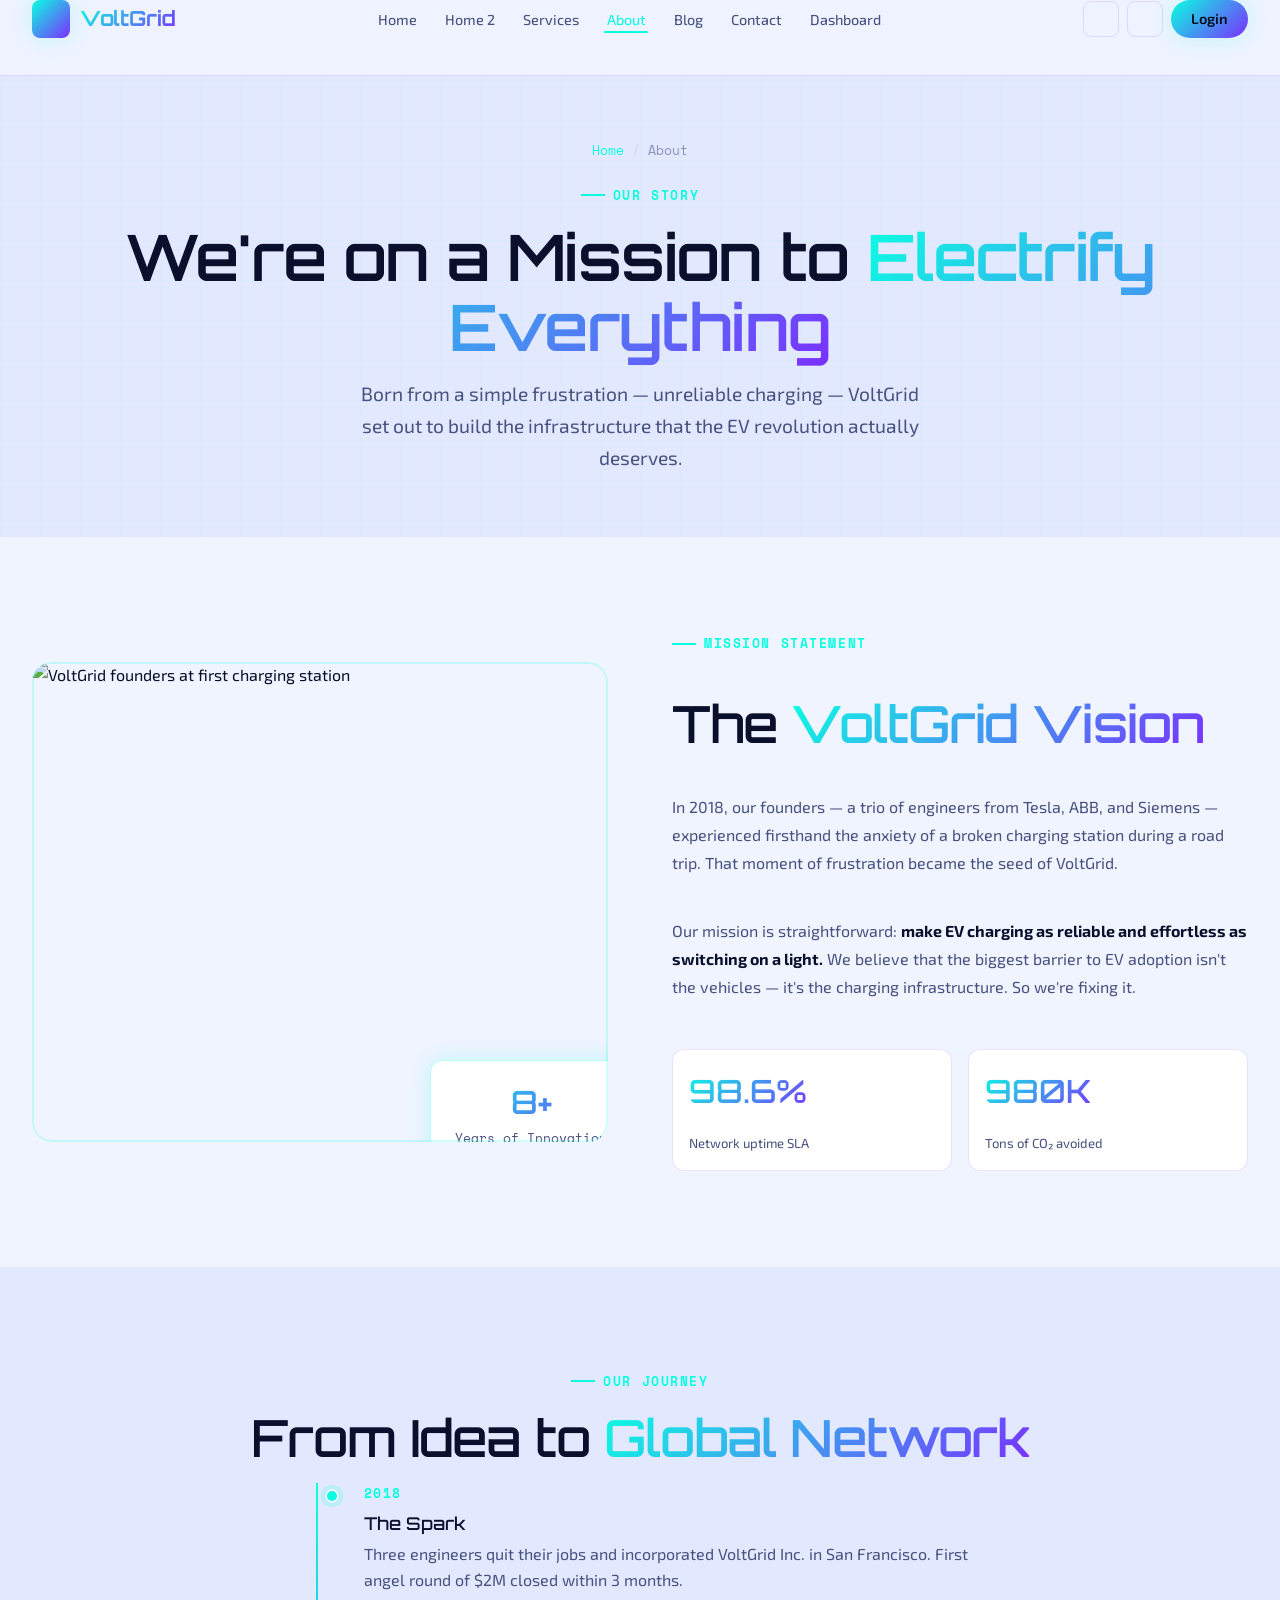
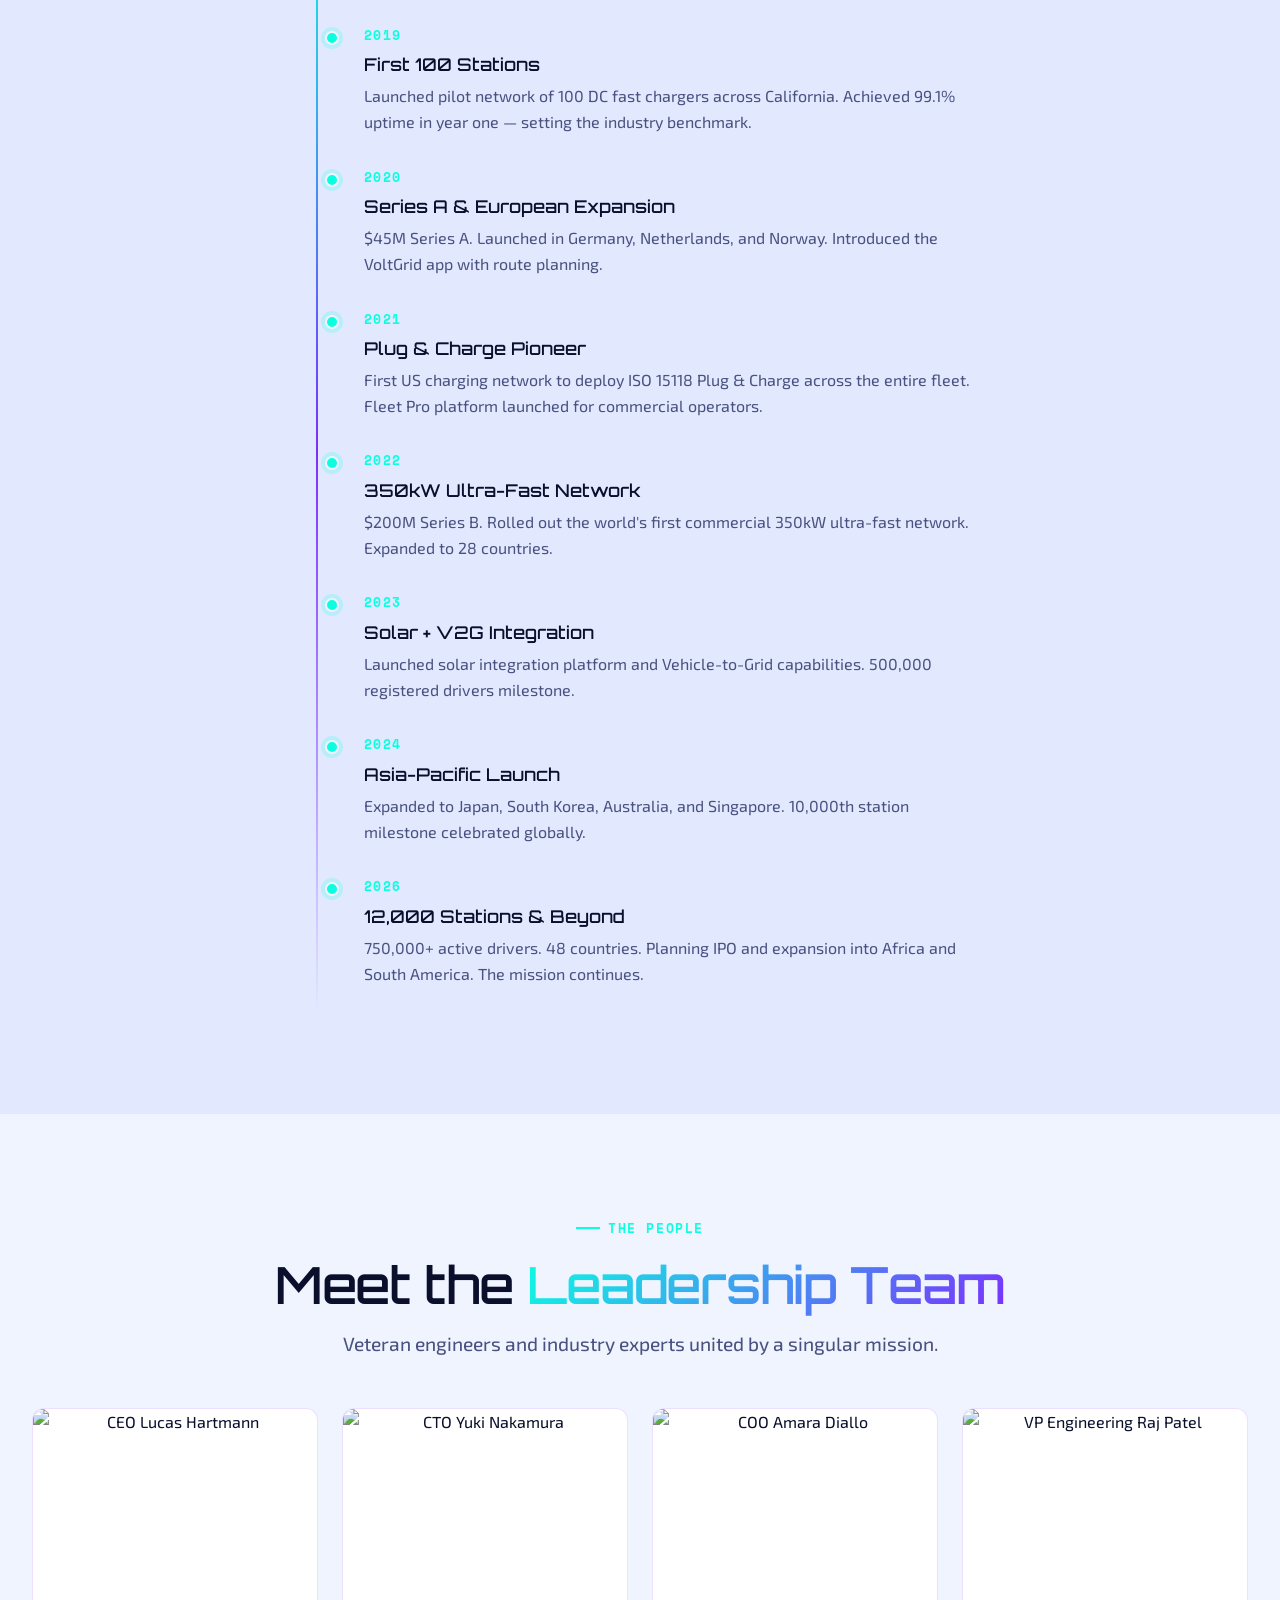
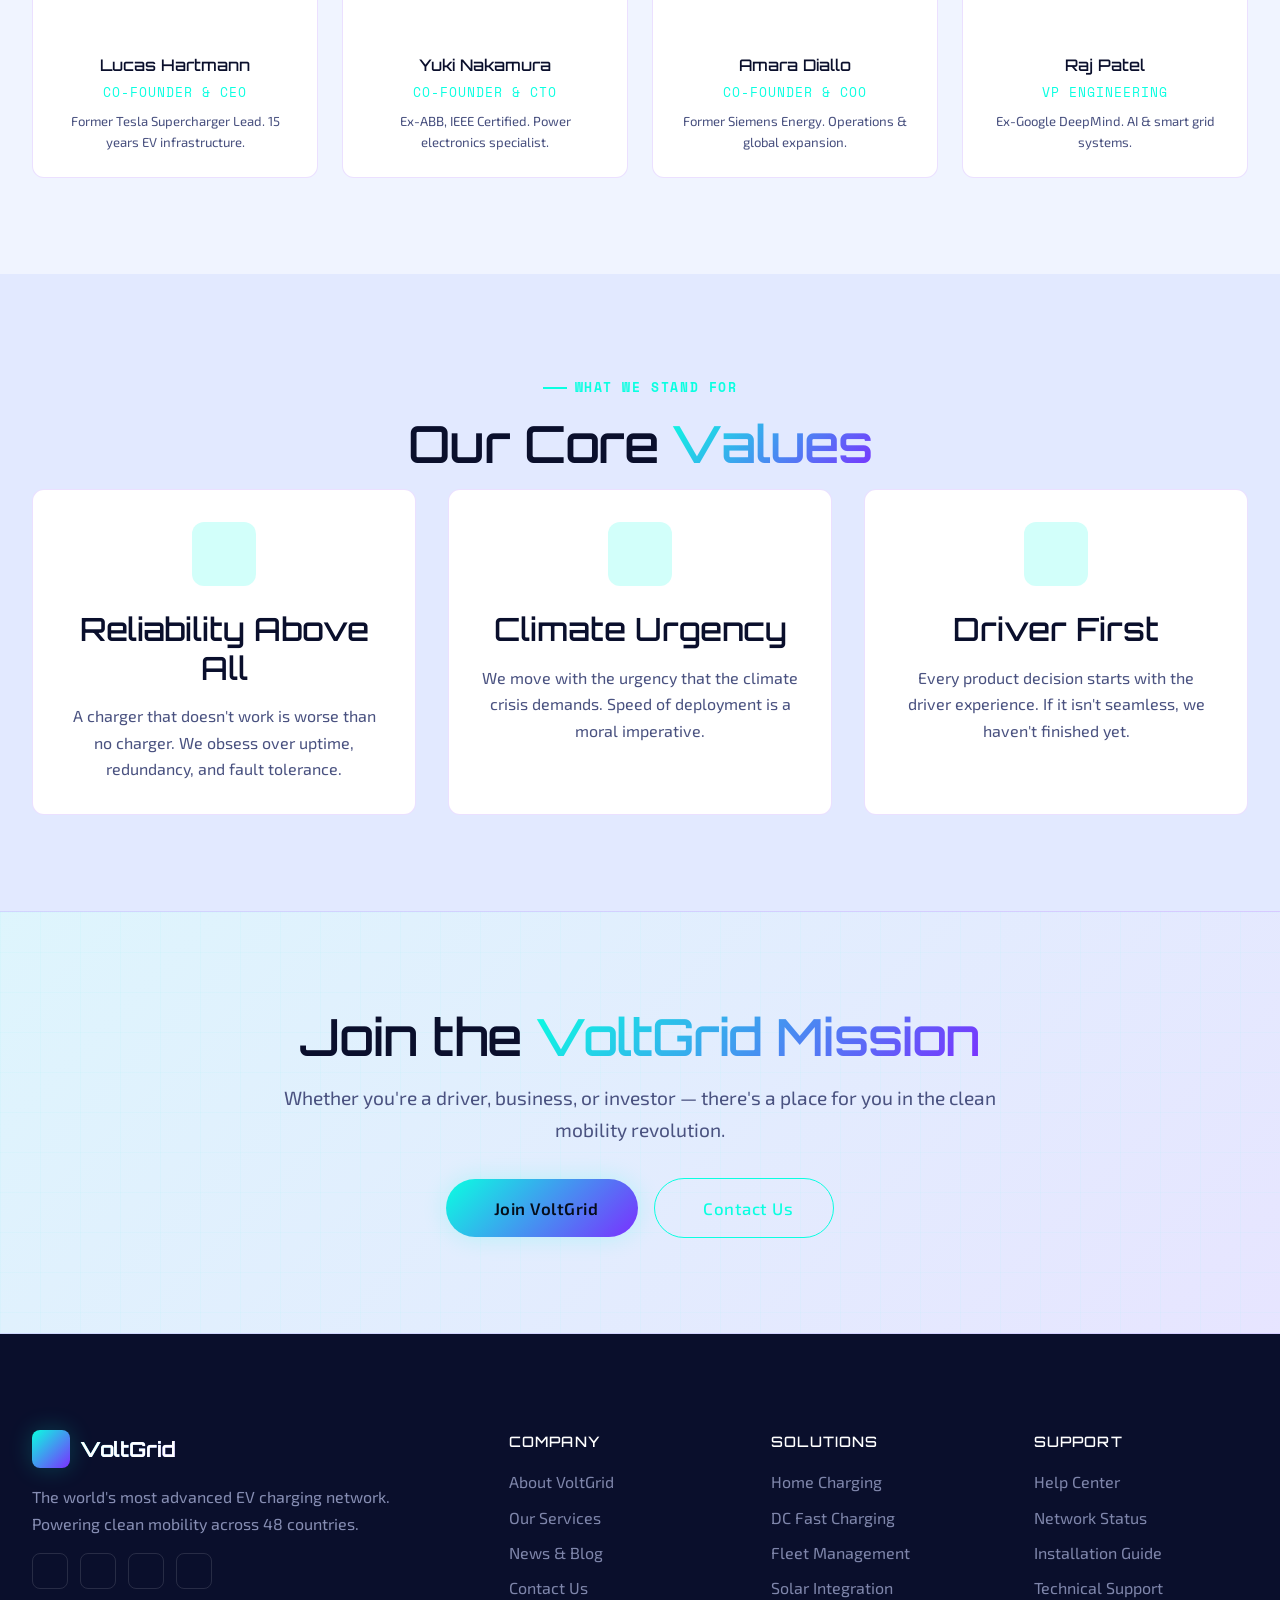
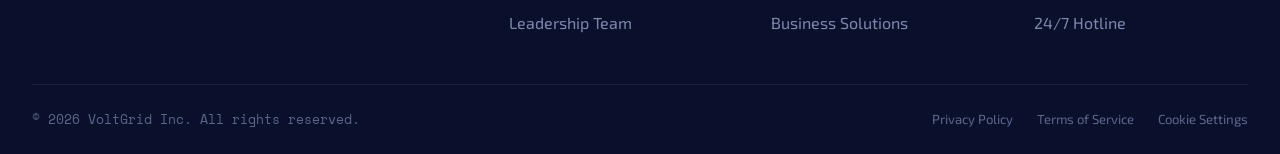
==== about.html @ 47f08f31 "first commit" ====
<!DOCTYPE html>
<html lang="en" data-theme="dark">
<head>
  <meta charset="UTF-8" />
  <meta name="viewport" content="width=device-width, initial-scale=1.0" />
  <title>About VoltGrid — Our Story, Mission & Team</title>
  <meta name="description" content="Learn about VoltGrid's journey from a 2018 startup to the world's most advanced EV charging network. Meet our team, explore our milestones, and discover our mission." />
  <link rel="icon" href="data:image/svg+xml,<svg xmlns='http://www.w3.org/2000/svg' viewBox='0 0 100 100'><text y='.9em' font-size='90'>⚡</text></svg>" />
  <link rel="stylesheet" href="assets/css/style.css" />
  <link rel="stylesheet" href="assets/css/rtl.css" />
  <script src="https://unpkg.com/@phosphor-icons/web@2.1.1/src/index.js" defer></script>
</head>
<body>
  <nav class="navbar" role="navigation" aria-label="Main navigation">
    <div class="container"><div class="nav-inner">
      <a href="index.html" class="nav-logo"><div class="nav-logo-icon"><i class="ph ph-lightning"></i></div><span class="nav-logo-text">VoltGrid</span></a>
      <ul class="nav-links">
        <li><a href="index.html" class="nav-link">Home</a></li><li><a href="home2.html" class="nav-link">Home 2</a></li><li><a href="services.html" class="nav-link">Services</a></li><li><a href="about.html" class="nav-link active">About</a></li><li><a href="blog.html" class="nav-link">Blog</a></li><li><a href="contact.html" class="nav-link">Contact</a></li><li><a href="dashboard.html" class="nav-link">Dashboard</a></li>
      </ul>
      <div class="nav-actions"><button class="btn-rtl" aria-label="Toggle RTL"><i class="ph ph-arrows-left-right"></i></button><button class="btn-theme" aria-label="Toggle theme"><i class="ph ph-moon"></i></button><a href="login.html" class="btn-login">Login</a><button class="btn-hamburger" aria-label="Open menu"><i class="ph ph-list"></i></button></div>
    </div></div>
  </nav>
  <div class="nav-overlay"></div>
  <div class="nav-drawer" id="nav-drawer" role="dialog" aria-modal="true" aria-label="Navigation menu">
    <div class="drawer-header"><a href="index.html" class="nav-logo"><div class="nav-logo-icon"><i class="ph ph-lightning"></i></div><span class="nav-logo-text">VoltGrid</span></a><button class="btn-drawer-close" aria-label="Close"><i class="ph ph-x"></i></button></div>
    <nav class="drawer-links"><a href="index.html" class="drawer-link"><i class="ph ph-house"></i> Home</a><a href="home2.html" class="drawer-link"><i class="ph ph-layout"></i> Home 2</a><a href="services.html" class="drawer-link"><i class="ph ph-briefcase"></i> Services</a><a href="about.html" class="drawer-link active"><i class="ph ph-info"></i> About</a><a href="blog.html" class="drawer-link"><i class="ph ph-newspaper"></i> Blog</a><a href="contact.html" class="drawer-link"><i class="ph ph-envelope"></i> Contact</a><a href="dashboard.html" class="drawer-link"><i class="ph ph-squares-four"></i> Dashboard</a></nav>
    <div class="drawer-footer"><span class="drawer-label">Preferences</span><div class="drawer-actions"><button class="btn-theme"><i class="ph ph-moon"></i></button><button class="btn-rtl"><i class="ph ph-arrows-left-right"></i></button><a href="login.html" class="btn btn-primary btn-sm" style="margin-inline-start:auto">Login</a></div></div>
  </div>

  <main id="main-content">

    <!-- Page Hero -->
    <section class="page-hero" aria-labelledby="about-page-heading">
      <div class="page-hero-content container">
        <nav class="breadcrumb" aria-label="Breadcrumb"><a href="index.html">Home</a><span class="breadcrumb-sep">/</span><span>About</span></nav>
        <span class="section-label" style="justify-content:center">Our Story</span>
        <h1 id="about-page-heading">
          We're on a Mission to <span class="text-gradient">Electrify Everything</span>
        </h1>
        <p>Born from a simple frustration — unreliable charging — VoltGrid set out to build the infrastructure that the EV revolution actually deserves.</p>
      </div>
    </section>

    <!-- Mission & Vision -->
    <section class="section" aria-labelledby="mission-heading">
      <div class="container">
        <div class="about-grid">
          <div class="about-image-wrap reveal">
            <img src="https://images.unsplash.com/photo-1558618047-3c8c76ca7d13?w=800&q=80" alt="VoltGrid founders at first charging station" loading="lazy" />
            <div class="about-badge-float"><div class="num">8+</div><div class="lbl">Years of Innovation</div></div>
          </div>
          <div class="about-content reveal reveal-delay-2">
            <span class="section-label">Mission Statement</span>
            <h2 class="section-heading" id="mission-heading" style="text-align:start">The <span class="text-gradient">VoltGrid Vision</span></h2>
            <p style="color:var(--color-text-muted);line-height:1.75;margin-block-end:var(--space-2)">
              In 2018, our founders — a trio of engineers from Tesla, ABB, and Siemens — experienced firsthand the anxiety of a broken charging station during a road trip. That moment of frustration became the seed of VoltGrid.
            </p>
            <p style="color:var(--color-text-muted);line-height:1.75;margin-block-end:var(--space-3)">
              Our mission is straightforward: <strong style="color:var(--color-text)">make EV charging as reliable and effortless as switching on a light.</strong> We believe that the biggest barrier to EV adoption isn't the vehicles — it's the charging infrastructure. So we're fixing it.
            </p>
            <div class="grid-2" style="gap:var(--space-2)">
              <div class="card" style="align-items:flex-start;padding:var(--space-2)">
                <div style="font-family:var(--font-heading);font-size:2rem;font-weight:540;background:linear-gradient(135deg,var(--color-primary),var(--color-secondary));-webkit-background-clip:text;-webkit-text-fill-color:transparent;background-clip:text;">98.6%</div>
                <div style="font-size:var(--size-caption);color:var(--color-text-muted)">Network uptime SLA</div>
              </div>
              <div class="card" style="align-items:flex-start;padding:var(--space-2)">
                <div style="font-family:var(--font-heading);font-size:2rem;font-weight:540;background:linear-gradient(135deg,var(--color-primary),var(--color-secondary));-webkit-background-clip:text;-webkit-text-fill-color:transparent;background-clip:text;">980K</div>
                <div style="font-size:var(--size-caption);color:var(--color-text-muted)">Tons of CO₂ avoided</div>
              </div>
            </div>
          </div>
        </div>
      </div>
    </section>

    <!-- Timeline -->
    <section class="section features-bg" aria-labelledby="timeline-heading">
      <div class="container">
        <div class="text-center">
          <span class="section-label">Our Journey</span>
          <h2 class="section-heading" id="timeline-heading">From Idea to <span class="text-gradient">Global Network</span></h2>
        </div>
        <div style="max-width:680px;margin-inline:auto;">
          <div class="timeline reveal">
            <div class="timeline-item">
              <div class="timeline-year">2018</div>
              <div class="timeline-title">The Spark</div>
              <p class="timeline-text">Three engineers quit their jobs and incorporated VoltGrid Inc. in San Francisco. First angel round of $2M closed within 3 months.</p>
            </div>
            <div class="timeline-item">
              <div class="timeline-year">2019</div>
              <div class="timeline-title">First 100 Stations</div>
              <p class="timeline-text">Launched pilot network of 100 DC fast chargers across California. Achieved 99.1% uptime in year one — setting the industry benchmark.</p>
            </div>
            <div class="timeline-item">
              <div class="timeline-year">2020</div>
              <div class="timeline-title">Series A & European Expansion</div>
              <p class="timeline-text">$45M Series A. Launched in Germany, Netherlands, and Norway. Introduced the VoltGrid app with route planning.</p>
            </div>
            <div class="timeline-item">
              <div class="timeline-year">2021</div>
              <div class="timeline-title">Plug & Charge Pioneer</div>
              <p class="timeline-text">First US charging network to deploy ISO 15118 Plug & Charge across the entire fleet. Fleet Pro platform launched for commercial operators.</p>
            </div>
            <div class="timeline-item">
              <div class="timeline-year">2022</div>
              <div class="timeline-title">350kW Ultra-Fast Network</div>
              <p class="timeline-text">$200M Series B. Rolled out the world's first commercial 350kW ultra-fast network. Expanded to 28 countries.</p>
            </div>
            <div class="timeline-item">
              <div class="timeline-year">2023</div>
              <div class="timeline-title">Solar + V2G Integration</div>
              <p class="timeline-text">Launched solar integration platform and Vehicle-to-Grid capabilities. 500,000 registered drivers milestone.</p>
            </div>
            <div class="timeline-item">
              <div class="timeline-year">2024</div>
              <div class="timeline-title">Asia-Pacific Launch</div>
              <p class="timeline-text">Expanded to Japan, South Korea, Australia, and Singapore. 10,000th station milestone celebrated globally.</p>
            </div>
            <div class="timeline-item">
              <div class="timeline-year">2026</div>
              <div class="timeline-title">12,000 Stations & Beyond</div>
              <p class="timeline-text">750,000+ active drivers. 48 countries. Planning IPO and expansion into Africa and South America. The mission continues.</p>
            </div>
          </div>
        </div>
      </div>
    </section>

    <!-- Team -->
    <section class="section" aria-labelledby="team-heading">
      <div class="container">
        <div class="text-center">
          <span class="section-label">The People</span>
          <h2 class="section-heading" id="team-heading">Meet the <span class="text-gradient">Leadership Team</span></h2>
          <p class="section-subtext">Veteran engineers and industry experts united by a singular mission.</p>
        </div>
        <div class="team-grid">
          <div class="team-card reveal">
            <img src="https://images.unsplash.com/photo-1519085360753-af0119f7cbe7?w=400&q=80" alt="CEO Lucas Hartmann" class="team-img" loading="lazy" />
            <div class="team-info">
              <div class="team-name">Lucas Hartmann</div>
              <div class="team-role">Co-Founder & CEO</div>
              <p style="font-size:var(--size-caption);color:var(--color-text-muted);margin-block-start:0.5rem;">Former Tesla Supercharger Lead. 15 years EV infrastructure.</p>
            </div>
          </div>
          <div class="team-card reveal reveal-delay-1">
            <img src="https://images.unsplash.com/photo-1573496359142-b8d87734a5a2?w=400&q=80" alt="CTO Yuki Nakamura" class="team-img" loading="lazy" />
            <div class="team-info">
              <div class="team-name">Yuki Nakamura</div>
              <div class="team-role">Co-Founder & CTO</div>
              <p style="font-size:var(--size-caption);color:var(--color-text-muted);margin-block-start:0.5rem;">Ex-ABB, IEEE Certified. Power electronics specialist.</p>
            </div>
          </div>
          <div class="team-card reveal reveal-delay-2">
            <img src="https://images.unsplash.com/photo-1580489944761-15a19d654956?w=400&q=80" alt="COO Amara Diallo" class="team-img" loading="lazy" />
            <div class="team-info">
              <div class="team-name">Amara Diallo</div>
              <div class="team-role">Co-Founder & COO</div>
              <p style="font-size:var(--size-caption);color:var(--color-text-muted);margin-block-start:0.5rem;">Former Siemens Energy. Operations & global expansion.</p>
            </div>
          </div>
          <div class="team-card reveal reveal-delay-3">
            <img src="https://images.unsplash.com/photo-1507003211169-0a1dd7228f2d?w=400&q=80" alt="VP Engineering Raj Patel" class="team-img" loading="lazy" />
            <div class="team-info">
              <div class="team-name">Raj Patel</div>
              <div class="team-role">VP Engineering</div>
              <p style="font-size:var(--size-caption);color:var(--color-text-muted);margin-block-start:0.5rem;">Ex-Google DeepMind. AI & smart grid systems.</p>
            </div>
          </div>
        </div>
      </div>
    </section>

    <!-- Values -->
    <section class="section features-bg" aria-labelledby="values-heading">
      <div class="container">
        <div class="text-center">
          <span class="section-label">What We Stand For</span>
          <h2 class="section-heading" id="values-heading">Our Core <span class="text-gradient">Values</span></h2>
        </div>
        <div class="grid-3">
          <div class="card reveal">
            <div class="card-icon"><i class="ph ph-shield-check"></i></div>
            <h3 class="card-title">Reliability Above All</h3>
            <p class="card-text">A charger that doesn't work is worse than no charger. We obsess over uptime, redundancy, and fault tolerance.</p>
          </div>
          <div class="card reveal reveal-delay-1">
            <div class="card-icon"><i class="ph ph-leaf"></i></div>
            <h3 class="card-title">Climate Urgency</h3>
            <p class="card-text">We move with the urgency that the climate crisis demands. Speed of deployment is a moral imperative.</p>
          </div>
          <div class="card reveal reveal-delay-2">
            <div class="card-icon"><i class="ph ph-users"></i></div>
            <h3 class="card-title">Driver First</h3>
            <p class="card-text">Every product decision starts with the driver experience. If it isn't seamless, we haven't finished yet.</p>
          </div>
        </div>
      </div>
    </section>

    <!-- CTA -->
    <section class="cta-section" aria-labelledby="about-cta-heading">
      <div class="cta-bg" aria-hidden="true"></div>
      <div class="container">
        <div class="cta-content reveal">
          <h2 class="cta-h2" id="about-cta-heading">Join the <span class="text-gradient">VoltGrid Mission</span></h2>
          <p class="cta-text">Whether you're a driver, business, or investor — there's a place for you in the clean mobility revolution.</p>
          <div class="cta-actions">
            <a href="register.html" class="btn btn-primary btn-lg"><i class="ph ph-user-plus"></i> Join VoltGrid</a>
            <a href="contact.html" class="btn btn-secondary btn-lg"><i class="ph ph-envelope"></i> Contact Us</a>
          </div>
        </div>
      </div>
    </section>

  </main>

  <!-- ── FOOTER ── -->
  <footer class="footer" role="contentinfo">
    <div class="container">
      <div class="footer-grid">
        <div class="footer-brand">
          <a href="index.html" class="nav-logo" aria-label="VoltGrid Home">
            <div class="nav-logo-icon"><i class="ph ph-lightning"></i></div>
            <span class="nav-logo-text">VoltGrid</span>
          </a>
          <p class="footer-desc">The world's most advanced EV charging network. Powering clean mobility across 48 countries.</p>
          <div class="footer-socials">
            <a href="#" class="footer-social-link" aria-label="Twitter"><i class="ph ph-twitter-logo"></i></a>
            <a href="#" class="footer-social-link" aria-label="LinkedIn"><i class="ph ph-linkedin-logo"></i></a>
            <a href="#" class="footer-social-link" aria-label="Instagram"><i class="ph ph-instagram-logo"></i></a>
            <a href="#" class="footer-social-link" aria-label="YouTube"><i class="ph ph-youtube-logo"></i></a>
          </div>
        </div>
        <div>
          <h3 class="footer-col-title">Company</h3>
          <ul class="footer-links">
            <li><a href="about.html" class="footer-link">About VoltGrid</a></li>
            <li><a href="services.html" class="footer-link">Our Services</a></li>
            <li><a href="blog.html" class="footer-link">News & Blog</a></li>
            <li><a href="contact.html" class="footer-link">Contact Us</a></li>
            <li><a href="about.html#team" class="footer-link">Leadership Team</a></li>
          </ul>
        </div>
        <div>
          <h3 class="footer-col-title">Solutions</h3>
          <ul class="footer-links">
            <li><a href="services.html#service-home" class="footer-link">Home Charging</a></li>
            <li><a href="services.html#service-dc-fast" class="footer-link">DC Fast Charging</a></li>
            <li><a href="services.html#service-fleet" class="footer-link">Fleet Management</a></li>
            <li><a href="services.html#service-solar" class="footer-link">Solar Integration</a></li>
            <li><a href="services.html#service-business" class="footer-link">Business Solutions</a></li>
          </ul>
        </div>
        <div>
          <h3 class="footer-col-title">Support</h3>
          <ul class="footer-links">
            <li><a href="contact.html" class="footer-link">Help Center</a></li>
            <li><a href="home2.html#map-section" class="footer-link">Network Status</a></li>
            <li><a href="contact.html#faq-heading" class="footer-link">Installation Guide</a></li>
            <li><a href="contact.html" class="footer-link">Technical Support</a></li>
            <li><a href="contact.html" class="footer-link">24/7 Hotline</a></li>
          </ul>
        </div>
      </div>
      <div class="footer-bottom">
        <p class="footer-copy">© 2026 VoltGrid Inc. All rights reserved.</p>
        <div class="footer-bottom-links">
          <a href="#" class="footer-bottom-link">Privacy Policy</a>
          <a href="#" class="footer-bottom-link">Terms of Service</a>
          <a href="#" class="footer-bottom-link">Cookie Settings</a>
        </div>
      </div>
    </div>
  </footer>
  <script src="assets/js/main.js"></script>
</body>
</html>
---- assets/css/style.css ----
/* ============================================================
   VoltGrid EV Charging — Master Stylesheet
   Aesthetic: Retro-Futuristic
   Fonts: Orbitron (headings) + Exo 2 (body) + Space Mono (labels)
   ============================================================ */

@import url('https://fonts.googleapis.com/css2?family=Orbitron:wght@400;500;600;700;800;900&family=Exo+2:ital,wght@0,100..900;1,100..900&family=Space+Mono:ital,wght@0,400;0,700;1,400&display=swap');

/* ============================================================
   1. CSS DESIGN TOKENS (Root Variables)
   ============================================================ */
:root {
  /* Colors — Light Mode */
  --color-primary: #0AFFE1;
  --color-primary-dark: #00C9B1;
  --color-primary-glow: rgba(10, 255, 225, 0.18);
  --color-secondary: #7B2FFF;
  --color-secondary-glow: rgba(123, 47, 255, 0.18);
  --color-accent: #FF6B1A;
  --color-accent-glow: rgba(255, 107, 26, 0.18);

  --color-bg: #F0F4FF;
  --color-bg-alt: #E2E9FF;
  --color-surface: #FFFFFF;
  --color-surface-2: #F7F9FF;
  --color-border: rgba(123, 47, 255, 0.15);
  --color-border-glow: rgba(10, 255, 225, 0.3);

  --color-text: #0A0F2C;
  --color-text-muted: #4A5280;
  --color-text-subtle: #8B92B8;

  --color-nav-bg: rgba(240, 244, 255, 0.9);
  --color-nav-scrolled: rgba(240, 244, 255, 0.97);
  --color-drawer-bg: #FFFFFF;
  --color-footer-bg: #0A0F2C;
  --color-footer-text: #B0B8E0;

  /* Typography */
  --font-heading: 'Orbitron', sans-serif;
  --font-body: 'Exo 2', sans-serif;
  --font-mono: 'Space Mono', monospace;

  /* Font Weights */
  --weight-h1: 580;
  --weight-h2: 540;
  --weight-h3: 520;
  --weight-h4: 500;
  --weight-body: 420;
  --weight-lead: 460;
  --weight-btn: 510;
  --weight-label: 470;
  --weight-caption: 400;

  /* Font Sizes */
  --size-h1: clamp(2.8rem, 6vw, 5rem);
  --size-h2: clamp(2rem, 4vw, 3.5rem);
  --size-h3: clamp(1.4rem, 2.5vw, 2.25rem);
  --size-h4: 1.5rem;
  --size-body: 1rem;
  --size-lead: 1.2rem;
  --size-btn: 0.95rem;
  --size-label: 0.9rem;
  --size-caption: 0.82rem;

  /* Spacing (8px base) */
  --space-1: 0.5rem;   /* 8px */
  --space-2: 1rem;     /* 16px */
  --space-3: 1.5rem;   /* 24px */
  --space-4: 2rem;     /* 32px */
  --space-5: 3rem;     /* 48px */
  --space-6: 4rem;     /* 64px */
  --space-7: 6rem;     /* 96px */
  --space-8: 8rem;     /* 128px */

  /* Border Radius */
  --radius: 12px;
  --radius-sm: 8px;
  --radius-lg: 20px;
  --radius-pill: 100px;
  --radius-circle: 50%;

  /* Shadows */
  --shadow: 0 4px 24px rgba(10, 20, 80, 0.08);
  --shadow-glow: 0 0 24px rgba(10, 255, 225, 0.2);
  --shadow-glow-purple: 0 0 24px rgba(123, 47, 255, 0.2);
  --shadow-glow-accent: 0 0 24px rgba(255, 107, 26, 0.2);
  --shadow-card: 0 8px 32px rgba(10, 20, 80, 0.1);

  /* Transitions */
  --transition: 0.3s ease;
  --transition-slow: 0.6s ease;

  /* Navbar */
  --nav-height: 76px;

  /* Z-index */
  --z-nav: 1000;
  --z-drawer: 1100;
  --z-overlay: 1050;
  --z-modal: 1200;
}

/* ── Dark Mode ── */
[data-theme="dark"] {
  --color-bg: #050D1A;
  --color-bg-alt: #0A1628;
  --color-surface: #0D1E35;
  --color-surface-2: #112240;
  --color-border: rgba(10, 255, 225, 0.12);
  --color-border-glow: rgba(10, 255, 225, 0.35);

  --color-text: #E8F0FF;
  --color-text-muted: #8FA3CC;
  --color-text-subtle: #546080;

  --color-nav-bg: rgba(5, 13, 26, 0.85);
  --color-nav-scrolled: rgba(5, 13, 26, 0.97);
  --color-drawer-bg: #0D1E35;

  --shadow: 0 4px 24px rgba(0, 0, 0, 0.4);
  --shadow-card: 0 8px 32px rgba(0, 0, 0, 0.4);
}

/* ============================================================
   2. RESET & BASE
   ============================================================ */
*, *::before, *::after {
  box-sizing: border-box;
  margin: 0;
  padding: 0;
}

html {
  scroll-behavior: smooth;
  -webkit-text-size-adjust: 100%;
}

body {
  font-family: var(--font-body);
  font-weight: var(--weight-body);
  font-size: var(--size-body);
  color: var(--color-text);
  background-color: var(--color-bg);
  line-height: 1.6;
  transition: background-color var(--transition), color var(--transition);
  overflow-x: hidden;
}

img {
  max-width: 100%;
  height: auto;
  display: block;
}

a {
  color: inherit;
  text-decoration: none;
}

ul, ol {
  list-style: none;
}

button {
  cursor: pointer;
  border: none;
  background: none;
  font-family: inherit;
}

input, textarea, select {
  font-family: inherit;
}

/* ============================================================
   3. UTILITY CLASSES
   ============================================================ */
.container {
  width: 100%;
  max-width: 1280px;
  margin-inline: auto;
  padding-inline: var(--space-4);
}

.section {
  padding-block: var(--space-7);
}

.section-sm {
  padding-block: var(--space-5);
}

.text-center { text-align: center; }
.text-gradient {
  background: linear-gradient(135deg, var(--color-primary), var(--color-secondary));
  -webkit-background-clip: text;
  -webkit-text-fill-color: transparent;
  background-clip: text;
}
.text-gradient-accent {
  background: linear-gradient(135deg, var(--color-accent), #FF3D6B);
  -webkit-background-clip: text;
  -webkit-text-fill-color: transparent;
  background-clip: text;
}

.sr-only {
  position: absolute;
  width: 1px;
  height: 1px;
  padding: 0;
  margin: -1px;
  overflow: hidden;
  clip: rect(0, 0, 0, 0);
  white-space: nowrap;
  border-width: 0;
}

/* ── Section Label ── */
.section-label {
  display: inline-flex;
  align-items: center;
  gap: 0.5rem;
  font-family: var(--font-mono);
  font-size: var(--size-caption);
  font-weight: 700;
  color: var(--color-primary);
  text-transform: uppercase;
  letter-spacing: 0.12em;
  margin-block-end: var(--space-2);
}
.section-label::before {
  content: '';
  display: block;
  width: 24px;
  height: 2px;
  background: var(--color-primary);
}

/* ── Section Heading ── */
.section-heading {
  font-family: var(--font-heading);
  font-size: var(--size-h2);
  font-weight: var(--weight-h2);
  color: var(--color-text);
  line-height: 1.15;
  letter-spacing: -0.02em;
  margin-block-end: var(--space-2);
}

.section-subtext {
  font-size: var(--size-lead);
  font-weight: var(--weight-lead);
  color: var(--color-text-muted);
  max-width: 640px;
  margin-inline: auto;
  margin-block-end: var(--space-5);
  line-height: 1.6;
}

/* ── Grid Layouts ── */
.grid-2 { display: grid; grid-template-columns: repeat(2, 1fr); gap: var(--space-4); }
.grid-3 { display: grid; grid-template-columns: repeat(3, 1fr); gap: var(--space-4); }
.grid-4 { display: grid; grid-template-columns: repeat(4, 1fr); gap: var(--space-4); }

/* ============================================================
   4. BUTTONS
   ============================================================ */
.btn {
  display: inline-flex;
  align-items: center;
  justify-content: center;
  gap: 0.5rem;
  padding: 0.75rem 1.75rem;
  border-radius: var(--radius-pill);
  font-family: var(--font-body);
  font-size: var(--size-btn);
  font-weight: var(--weight-btn);
  letter-spacing: 0.03em;
  transition: all var(--transition);
  white-space: nowrap;
  cursor: pointer;
  position: relative;
  overflow: hidden;
}

.btn::after {
  content: '';
  position: absolute;
  inset: 0;
  background: rgba(255, 255, 255, 0.08);
  opacity: 0;
  transition: opacity var(--transition);
}
.btn:hover::after { opacity: 1; }

.btn-primary {
  background: linear-gradient(135deg, var(--color-primary), var(--color-secondary));
  color: #050D1A;
  font-weight: 600;
  box-shadow: var(--shadow-glow);
}
.btn-primary:hover {
  transform: translateY(-2px);
  box-shadow: 0 0 36px rgba(10, 255, 225, 0.35);
}

.btn-secondary {
  background: transparent;
  color: var(--color-primary);
  border: 1.5px solid var(--color-primary);
  box-shadow: inset 0 0 0 0 var(--color-primary);
}
.btn-secondary:hover {
  background: var(--color-primary-glow);
  transform: translateY(-2px);
  box-shadow: var(--shadow-glow);
}

.btn-accent {
  background: linear-gradient(135deg, var(--color-accent), #FF3D6B);
  color: #fff;
  box-shadow: var(--shadow-glow-accent);
}
.btn-accent:hover {
  transform: translateY(-2px);
  box-shadow: 0 0 36px rgba(255, 107, 26, 0.4);
}

.btn-ghost {
  background: transparent;
  color: var(--color-text);
  border: 1.5px solid var(--color-border);
}
.btn-ghost:hover {
  border-color: var(--color-primary);
  color: var(--color-primary);
}

.btn-sm {
  padding: 0.5rem 1.25rem;
  font-size: var(--size-caption);
}

.btn-lg {
  padding: 1rem 2.5rem;
  font-size: 1.05rem;
}

/* ============================================================
   5. CARDS
   ============================================================ */
.card {
  background: var(--color-surface);
  border: 1px solid var(--color-border);
  border-radius: var(--radius);
  padding: var(--space-4);
  display: flex;
  flex-direction: column;
  align-items: center;
  text-align: center;
  gap: var(--space-2);
  transition: all var(--transition);
  position: relative;
  overflow: hidden;
}

.card::before {
  content: '';
  position: absolute;
  inset-block-start: 0;
  inset-inline-start: 0;
  inset-inline-end: 0;
  height: 2px;
  background: linear-gradient(90deg, var(--color-primary), var(--color-secondary));
  opacity: 0;
  transition: opacity var(--transition);
}

.card:hover {
  transform: translateY(-6px);
  border-color: var(--color-border-glow);
  box-shadow: var(--shadow-glow);
}
.card:hover::before { opacity: 1; }

.card-icon {
  width: 64px;
  height: 64px;
  border-radius: var(--radius);
  background: var(--color-primary-glow);
  display: flex;
  align-items: center;
  justify-content: center;
  font-size: 1.75rem;
  color: var(--color-primary);
  margin-block-end: var(--space-1);
  transition: all var(--transition);
  flex-shrink: 0;
}

.card:hover .card-icon {
  background: linear-gradient(135deg, var(--color-primary), var(--color-secondary));
  color: #050D1A;
  box-shadow: var(--shadow-glow);
}

.card-title {
  font-family: var(--font-heading);
  font-size: var(--size-h3);
  font-weight: var(--weight-h3);
  color: var(--color-text);
  line-height: 1.2;
}

.card-text {
  font-size: var(--size-body);
  color: var(--color-text-muted);
  line-height: 1.65;
}

/* ── Glass Card ── */
.card-glass {
  background: rgba(255, 255, 255, 0.04);
  backdrop-filter: blur(20px);
  -webkit-backdrop-filter: blur(20px);
  border: 1px solid rgba(10, 255, 225, 0.12);
}

/* ============================================================
   6. NAVIGATION
   ============================================================ */
.navbar {
  position: fixed;
  inset-block-start: 0;
  inset-inline-start: 0;
  inset-inline-end: 0;
  height: var(--nav-height);
  z-index: var(--z-nav);
  background: var(--color-nav-bg);
  backdrop-filter: blur(12px);
  -webkit-backdrop-filter: blur(12px);
  border-block-end: 1px solid var(--color-border);
  transition: all var(--transition);
}

.navbar.scrolled {
  background: var(--color-nav-scrolled);
  box-shadow: 0 4px 32px rgba(0, 0, 0, 0.12);
  border-block-end-color: var(--color-border-glow);
}

.nav-inner {
  height: 100%;
  display: flex;
  align-items: center;
  justify-content: space-between;
  gap: var(--space-3);
}

/* Logo */
.nav-logo {
  display: flex;
  align-items: center;
  gap: 0.6rem;
  text-decoration: none;
  flex-shrink: 0;
}

.nav-logo-icon {
  width: 38px;
  height: 38px;
  background: linear-gradient(135deg, var(--color-primary), var(--color-secondary));
  border-radius: var(--radius-sm);
  display: flex;
  align-items: center;
  justify-content: center;
  font-size: 1.2rem;
  color: #050D1A;
  box-shadow: var(--shadow-glow);
}

.nav-logo-text {
  font-family: var(--font-heading);
  font-size: 1.3rem;
  font-weight: 700;
  background: linear-gradient(135deg, var(--color-primary), var(--color-secondary));
  -webkit-background-clip: text;
  -webkit-text-fill-color: transparent;
  background-clip: text;
}

/* Nav Links */
.nav-links {
  display: flex;
  align-items: center;
  gap: 0.25rem;
  flex: 1;
  justify-content: center;
}

.nav-link {
  font-family: var(--font-body);
  font-size: var(--size-label);
  font-weight: var(--weight-label);
  color: var(--color-text-muted);
  padding: 0.4rem 0.75rem;
  border-radius: var(--radius-sm);
  transition: all var(--transition);
  white-space: nowrap;
  position: relative;
}

.nav-link::after {
  content: '';
  position: absolute;
  inset-block-end: 2px;
  inset-inline-start: 50%;
  transform: translateX(-50%);
  width: 0;
  height: 2px;
  background: var(--color-primary);
  transition: width var(--transition);
  border-radius: 2px;
}

.nav-link:hover,
.nav-link.active {
  color: var(--color-primary);
}
.nav-link:hover::after,
.nav-link.active::after {
  width: 70%;
}

/* Nav Actions */
.nav-actions {
  display: flex;
  align-items: center;
  gap: 0.5rem;
  flex-shrink: 0;
}

/* RTL Toggle */
.btn-rtl {
  width: 36px;
  height: 36px;
  border-radius: var(--radius-sm);
  display: flex;
  align-items: center;
  justify-content: center;
  color: var(--color-text-muted);
  border: 1px solid var(--color-border);
  transition: all var(--transition);
  font-size: 1rem;
}
.btn-rtl:hover {
  color: var(--color-primary);
  border-color: var(--color-primary);
  background: var(--color-primary-glow);
}

/* Theme Toggle */
.btn-theme {
  width: 36px;
  height: 36px;
  border-radius: var(--radius-sm);
  display: flex;
  align-items: center;
  justify-content: center;
  color: var(--color-text-muted);
  border: 1px solid var(--color-border);
  transition: all var(--transition);
  font-size: 1rem;
}
.btn-theme:hover {
  color: var(--color-accent);
  border-color: var(--color-accent);
  background: var(--color-accent-glow);
}

/* Login Button */
.btn-login {
  padding: 0.45rem 1.25rem;
  border-radius: var(--radius-pill);
  font-family: var(--font-body);
  font-size: var(--size-label);
  font-weight: 600;
  background: linear-gradient(135deg, var(--color-primary), var(--color-secondary));
  color: #050D1A;
  border: none;
  cursor: pointer;
  transition: all var(--transition);
  box-shadow: var(--shadow-glow);
  white-space: nowrap;
}
.btn-login:hover {
  transform: translateY(-1px);
  box-shadow: 0 0 28px rgba(10, 255, 225, 0.4);
}

/* Hamburger */
.btn-hamburger {
  display: none;
  width: 40px;
  height: 40px;
  border-radius: var(--radius-sm);
  align-items: center;
  justify-content: center;
  color: var(--color-text);
  border: 1px solid var(--color-border);
  font-size: 1.3rem;
  transition: all var(--transition);
}
.btn-hamburger:hover {
  color: var(--color-primary);
  border-color: var(--color-primary);
}

/* ── Mobile Drawer ── */
.nav-overlay {
  display: none;
  position: fixed;
  inset: 0;
  background: rgba(5, 13, 26, 0.7);
  backdrop-filter: blur(4px);
  z-index: var(--z-overlay);
  opacity: 0;
  transition: opacity var(--transition);
}
.nav-overlay.active {
  display: block;
  opacity: 1;
}

.nav-drawer {
  position: fixed;
  inset-block: 0;
  inset-inline-end: -340px;
  width: min(340px, 90vw);
  background: var(--color-drawer-bg);
  z-index: var(--z-drawer);
  padding: var(--space-4);
  display: flex;
  flex-direction: column;
  gap: var(--space-3);
  transition: inset-inline-end 0.35s cubic-bezier(0.4, 0, 0.2, 1);
  border-inline-start: 1px solid var(--color-border);
  overflow-y: auto;
}

.nav-drawer.open {
  inset-inline-end: 0;
}

/* RTL Drawer — slide from left */
[dir="rtl"] .nav-drawer {
  inset-inline-end: auto;
  inset-inline-start: -340px;
  border-inline-start: none;
  border-inline-end: 1px solid var(--color-border);
}
[dir="rtl"] .nav-drawer.open {
  inset-inline-start: 0;
}

.drawer-header {
  display: flex;
  align-items: center;
  justify-content: space-between;
  padding-block-end: var(--space-2);
  border-block-end: 1px solid var(--color-border);
}

.btn-drawer-close {
  width: 36px;
  height: 36px;
  border-radius: var(--radius-sm);
  display: flex;
  align-items: center;
  justify-content: center;
  color: var(--color-text-muted);
  border: 1px solid var(--color-border);
  font-size: 1.1rem;
  transition: all var(--transition);
}
.btn-drawer-close:hover {
  color: var(--color-accent);
  border-color: var(--color-accent);
}

.drawer-links {
  display: flex;
  flex-direction: column;
  gap: 0.25rem;
  flex: 1;
}

.drawer-link {
  display: flex;
  align-items: center;
  gap: 0.75rem;
  padding: 0.85rem 1rem;
  border-radius: var(--radius-sm);
  font-size: var(--size-body);
  font-weight: var(--weight-label);
  color: var(--color-text-muted);
  min-height: 44px;
  transition: all var(--transition);
}
.drawer-link:hover,
.drawer-link.active {
  background: var(--color-primary-glow);
  color: var(--color-primary);
}

.drawer-footer {
  display: flex;
  flex-direction: column;
  gap: var(--space-2);
  padding-block-start: var(--space-2);
  border-block-start: 1px solid var(--color-border);
}

.drawer-actions {
  display: flex;
  align-items: center;
  gap: 0.75rem;
}

.drawer-label {
  font-family: var(--font-mono);
  font-size: var(--size-caption);
  color: var(--color-text-subtle);
}

/* ============================================================
   7. HERO SECTION
   ============================================================ */
.hero {
  position: relative;
  min-height: 100vh;
  display: flex;
  align-items: center;
  overflow: hidden;
  padding-block-start: var(--nav-height);
}

/* Particle Canvas */
#particle-canvas {
  position: absolute;
  inset: 0;
  width: 100%;
  height: 100%;
  z-index: 0;
}

/* Hero Grid BG */
.hero-grid-bg {
  position: absolute;
  inset: 0;
  background-image:
    linear-gradient(rgba(10, 255, 225, 0.04) 1px, transparent 1px),
    linear-gradient(90deg, rgba(10, 255, 225, 0.04) 1px, transparent 1px);
  background-size: 60px 60px;
  z-index: 0;
  animation: gridDrift 20s linear infinite;
}

@keyframes gridDrift {
  0% { background-position: 0 0; }
  100% { background-position: 60px 60px; }
}

.hero-gradient {
  position: absolute;
  inset: 0;
  background:
    radial-gradient(ellipse at 20% 50%, rgba(10, 255, 225, 0.12) 0%, transparent 60%),
    radial-gradient(ellipse at 80% 30%, rgba(123, 47, 255, 0.1) 0%, transparent 60%);
  z-index: 0;
}

.hero-content {
  position: relative;
  z-index: 1;
  text-align: center;
  max-width: 900px;
  margin-inline: auto;
}

.hero-badge {
  display: inline-flex;
  align-items: center;
  gap: 0.5rem;
  padding: 0.35rem 1rem;
  border-radius: var(--radius-pill);
  background: rgba(10, 255, 225, 0.1);
  border: 1px solid rgba(10, 255, 225, 0.3);
  font-family: var(--font-mono);
  font-size: var(--size-caption);
  color: var(--color-primary);
  margin-block-end: var(--space-3);
  animation: fadeInDown 0.8s ease both;
}

.hero-badge .pulse {
  width: 8px;
  height: 8px;
  border-radius: 50%;
  background: var(--color-primary);
  animation: pulse 2s ease infinite;
}

@keyframes pulse {
  0%, 100% { opacity: 1; transform: scale(1); }
  50% { opacity: 0.4; transform: scale(0.7); }
}

.hero-h1 {
  font-family: var(--font-heading);
  font-size: var(--size-h1);
  font-weight: var(--weight-h1);
  line-height: 1.1;
  letter-spacing: -0.02em;
  margin-block-end: var(--space-3);
  animation: fadeInUp 0.9s ease 0.2s both;
}

.hero-h1 .line-1 {
  display: block;
  color: var(--color-text);
}
.hero-h1 .line-2 {
  display: block;
  background: linear-gradient(135deg, var(--color-primary), var(--color-secondary));
  -webkit-background-clip: text;
  -webkit-text-fill-color: transparent;
  background-clip: text;
}

/* Typewriter cursor */
.typewriter::after {
  content: '|';
  animation: blink 0.8s step-end infinite;
  -webkit-text-fill-color: var(--color-primary);
  color: var(--color-primary);
}
@keyframes blink {
  0%, 100% { opacity: 1; }
  50% { opacity: 0; }
}

.hero-lead {
  font-size: var(--size-lead);
  font-weight: var(--weight-lead);
  color: var(--color-text-muted);
  max-width: 600px;
  margin-inline: auto;
  margin-block-end: var(--space-4);
  line-height: 1.65;
  animation: fadeInUp 0.9s ease 0.4s both;
}

.hero-actions {
  display: flex;
  align-items: center;
  justify-content: center;
  gap: var(--space-2);
  flex-wrap: wrap;
  margin-block-end: var(--space-6);
  animation: fadeInUp 0.9s ease 0.6s both;
}

/* Charging bolt animation */
.hero-bolt {
  position: absolute;
  inset-inline-end: 5%;
  inset-block-start: 20%;
  opacity: 0.08;
  z-index: 0;
  animation: float 6s ease-in-out infinite;
}

.hero-bolt svg {
  width: 400px;
  height: 400px;
}

/* Stats strip */
.hero-stats {
  display: flex;
  align-items: center;
  justify-content: center;
  gap: var(--space-5);
  padding: var(--space-3) var(--space-4);
  background: var(--color-surface);
  border: 1px solid var(--color-border);
  border-radius: var(--radius-lg);
  max-width: 700px;
  margin-inline: auto;
  animation: fadeInUp 0.9s ease 0.8s both;
}

.hero-stat {
  text-align: center;
}
.hero-stat-num {
  font-family: var(--font-heading);
  font-size: 1.8rem;
  font-weight: 580;
  background: linear-gradient(135deg, var(--color-primary), var(--color-secondary));
  -webkit-background-clip: text;
  -webkit-text-fill-color: transparent;
  background-clip: text;
  line-height: 1;
}
.hero-stat-label {
  font-family: var(--font-mono);
  font-size: var(--size-caption);
  color: var(--color-text-subtle);
  margin-block-start: 0.25rem;
  text-transform: uppercase;
  letter-spacing: 0.08em;
}
.hero-stat-divider {
  width: 1px;
  height: 40px;
  background: var(--color-border);
}

/* ── Hero scroll indicator ── */
.scroll-indicator {
  position: absolute;
  inset-block-end: var(--space-4);
  inset-inline-start: 50%;
  transform: translateX(-50%);
  display: flex;
  flex-direction: column;
  align-items: center;
  gap: 0.5rem;
  color: var(--color-text-subtle);
  font-family: var(--font-mono);
  font-size: 0.7rem;
  letter-spacing: 0.1em;
  text-transform: uppercase;
  animation: fadeIn 1s ease 1.2s both;
}
.scroll-mouse {
  width: 22px;
  height: 36px;
  border: 2px solid var(--color-border);
  border-radius: 12px;
  position: relative;
}
.scroll-mouse::after {
  content: '';
  position: absolute;
  inset-block-start: 5px;
  inset-inline-start: 50%;
  transform: translateX(-50%);
  width: 3px;
  height: 8px;
  background: var(--color-primary);
  border-radius: 2px;
  animation: scrollDot 2s ease infinite;
}
@keyframes scrollDot {
  0%, 100% { opacity: 1; transform: translateX(-50%) translateY(0); }
  50% { opacity: 0; transform: translateX(-50%) translateY(10px); }
}

/* ============================================================
   8. STATS BAR
   ============================================================ */
.stats-bar {
  padding-block: var(--space-5);
  background: var(--color-bg-alt);
  border-block: 1px solid var(--color-border);
}

.stats-grid {
  display: grid;
  grid-template-columns: repeat(4, 1fr);
  gap: var(--space-3);
}

.stat-item {
  text-align: center;
  padding: var(--space-3);
  border-radius: var(--radius);
  background: var(--color-surface);
  border: 1px solid var(--color-border);
  transition: all var(--transition);
}
.stat-item:hover {
  border-color: var(--color-border-glow);
  box-shadow: var(--shadow-glow);
}

.stat-icon {
  font-size: 1.8rem;
  color: var(--color-primary);
  margin-block-end: 0.5rem;
}

.stat-number {
  font-family: var(--font-heading);
  font-size: 2.2rem;
  font-weight: 580;
  background: linear-gradient(135deg, var(--color-primary), var(--color-secondary));
  -webkit-background-clip: text;
  -webkit-text-fill-color: transparent;
  background-clip: text;
  line-height: 1;
}

.stat-label {
  font-size: var(--size-caption);
  color: var(--color-text-muted);
  margin-block-start: 0.25rem;
  font-family: var(--font-mono);
  text-transform: uppercase;
  letter-spacing: 0.06em;
}

/* ============================================================
   9. SERVICES SECTION
   ============================================================ */
.services-grid {
  display: grid;
  grid-template-columns: repeat(3, 1fr);
  gap: var(--space-3);
}

.service-card {
  background: var(--color-surface);
  border: 1px solid var(--color-border);
  border-radius: var(--radius);
  padding: var(--space-4);
  display: flex;
  flex-direction: column;
  align-items: center;
  text-align: center;
  gap: var(--space-2);
  transition: all var(--transition);
  position: relative;
  overflow: hidden;
}
.service-card::before {
  content: '';
  position: absolute;
  inset-block-start: 0;
  inset-inline: 0;
  height: 2px;
  background: linear-gradient(90deg, var(--color-primary), var(--color-secondary));
  transform: scaleX(0);
  transform-origin: inline-start;
  transition: transform 0.4s ease;
}
.service-card:hover {
  transform: translateY(-6px);
  border-color: var(--color-border-glow);
  box-shadow: var(--shadow-glow);
}
.service-card:hover::before { transform: scaleX(1); }

.service-icon {
  width: 72px;
  height: 72px;
  border-radius: var(--radius);
  display: flex;
  align-items: center;
  justify-content: center;
  font-size: 2rem;
  background: var(--color-primary-glow);
  color: var(--color-primary);
  transition: all var(--transition);
  flex-shrink: 0;
}
.service-card:hover .service-icon {
  background: linear-gradient(135deg, var(--color-primary), var(--color-secondary));
  color: #050D1A;
  box-shadow: var(--shadow-glow);
  transform: rotate(5deg) scale(1.05);
}

.service-title {
  font-family: var(--font-heading);
  font-size: 1.15rem;
  font-weight: 520;
  color: var(--color-text);
}

.service-desc {
  font-size: var(--size-body);
  color: var(--color-text-muted);
  line-height: 1.65;
}

.service-link {
  display: inline-flex;
  align-items: center;
  gap: 0.4rem;
  font-size: var(--size-label);
  font-weight: var(--weight-label);
  color: var(--color-primary);
  margin-block-start: auto;
  transition: gap var(--transition);
}
.service-link:hover { gap: 0.7rem; }

/* ============================================================
   10. ABOUT SECTION
   ============================================================ */
.about-grid {
  display: grid;
  grid-template-columns: 1fr 1fr;
  gap: var(--space-6);
  align-items: center;
}

.about-image-wrap {
  position: relative;
  border-radius: var(--radius-lg);
  overflow: hidden;
}
.about-image-wrap img {
  width: 100%;
  height: 480px;
  object-fit: cover;
  border-radius: var(--radius-lg);
}
.about-image-wrap::after {
  content: '';
  position: absolute;
  inset: 0;
  border-radius: var(--radius-lg);
  border: 2px solid rgba(10, 255, 225, 0.2);
  pointer-events: none;
}

.about-badge-float {
  position: absolute;
  inset-block-end: -24px;
  inset-inline-end: -24px;
  background: var(--color-surface);
  border: 1px solid var(--color-border-glow);
  border-radius: var(--radius);
  padding: var(--space-2) var(--space-3);
  box-shadow: var(--shadow-glow);
  text-align: center;
}
.about-badge-float .num {
  font-family: var(--font-heading);
  font-size: 2rem;
  font-weight: 580;
  background: linear-gradient(135deg, var(--color-primary), var(--color-secondary));
  -webkit-background-clip: text;
  -webkit-text-fill-color: transparent;
  background-clip: text;
}
.about-badge-float .lbl {
  font-size: var(--size-caption);
  color: var(--color-text-muted);
  font-family: var(--font-mono);
}

.about-content {
  display: flex;
  flex-direction: column;
  gap: var(--space-3);
}

.about-points {
  display: flex;
  flex-direction: column;
  gap: var(--space-2);
}

.about-point {
  display: flex;
  align-items: flex-start;
  gap: var(--space-2);
}
.about-point-icon {
  width: 40px;
  height: 40px;
  border-radius: var(--radius-sm);
  background: var(--color-primary-glow);
  display: flex;
  align-items: center;
  justify-content: center;
  color: var(--color-primary);
  font-size: 1.1rem;
  flex-shrink: 0;
}
.about-point-text h4 {
  font-family: var(--font-heading);
  font-size: 1rem;
  font-weight: 500;
  color: var(--color-text);
  margin-block-end: 0.2rem;
}
.about-point-text p {
  font-size: var(--size-body);
  color: var(--color-text-muted);
  line-height: 1.6;
}

/* ============================================================
   11. FEATURES SECTION
   ============================================================ */
.features-bg {
  background: var(--color-bg-alt);
}

.features-grid {
  display: grid;
  grid-template-columns: repeat(4, 1fr);
  gap: var(--space-3);
}

.feature-item {
  padding: var(--space-3);
  text-align: center;
  display: flex;
  flex-direction: column;
  align-items: center;
  gap: var(--space-1);
}

.feature-icon {
  width: 56px;
  height: 56px;
  border-radius: var(--radius-circle);
  background: linear-gradient(135deg, var(--color-primary-glow), var(--color-secondary-glow));
  display: flex;
  align-items: center;
  justify-content: center;
  font-size: 1.5rem;
  color: var(--color-primary);
  margin-block-end: var(--space-1);
  border: 1px solid var(--color-border-glow);
  transition: all var(--transition);
}
.feature-item:hover .feature-icon {
  background: linear-gradient(135deg, var(--color-primary), var(--color-secondary));
  color: #050D1A;
  box-shadow: var(--shadow-glow);
  transform: scale(1.1);
}

.feature-title {
  font-family: var(--font-heading);
  font-size: 1.05rem;
  font-weight: 520;
  color: var(--color-text);
}
.feature-text {
  font-size: var(--size-body);
  color: var(--color-text-muted);
  line-height: 1.6;
}

/* ============================================================
   12. TESTIMONIALS
   ============================================================ */
.testimonials-carousel {
  position: relative;
  overflow: hidden;
}

.testimonials-track {
  display: flex;
  gap: var(--space-3);
  transition: transform 0.5s cubic-bezier(0.4, 0, 0.2, 1);
}

.testimonial-card {
  min-width: calc(33.333% - var(--space-2));
  background: var(--color-surface);
  border: 1px solid var(--color-border);
  border-radius: var(--radius);
  padding: var(--space-4);
  display: flex;
  flex-direction: column;
  gap: var(--space-2);
  flex-shrink: 0;
  transition: all var(--transition);
}
.testimonial-card:hover {
  border-color: var(--color-border-glow);
  box-shadow: var(--shadow-glow);
}

.testimonial-stars {
  display: flex;
  gap: 0.2rem;
  color: var(--color-accent);
  font-size: 1rem;
}

.testimonial-quote {
  font-size: var(--size-body);
  color: var(--color-text-muted);
  line-height: 1.7;
  font-style: italic;
}
.testimonial-quote::before { content: '"'; }
.testimonial-quote::after { content: '"'; }

.testimonial-author {
  display: flex;
  align-items: center;
  gap: var(--space-1);
  margin-block-start: auto;
}
.testimonial-avatar {
  width: 44px;
  height: 44px;
  border-radius: 50%;
  object-fit: cover;
  border: 2px solid var(--color-border-glow);
}
.testimonial-name {
  font-weight: 520;
  font-size: var(--size-body);
  color: var(--color-text);
}
.testimonial-role {
  font-size: var(--size-caption);
  color: var(--color-text-muted);
  font-family: var(--font-mono);
}

.carousel-controls {
  display: flex;
  align-items: center;
  justify-content: center;
  gap: var(--space-2);
  margin-block-start: var(--space-4);
}

.carousel-btn {
  width: 40px;
  height: 40px;
  border-radius: 50%;
  border: 1px solid var(--color-border);
  display: flex;
  align-items: center;
  justify-content: center;
  color: var(--color-text-muted);
  font-size: 1rem;
  transition: all var(--transition);
  cursor: pointer;
}
.carousel-btn:hover {
  border-color: var(--color-primary);
  color: var(--color-primary);
  background: var(--color-primary-glow);
}

.carousel-dots {
  display: flex;
  gap: 0.5rem;
}
.carousel-dot {
  width: 8px;
  height: 8px;
  border-radius: 50%;
  background: var(--color-border);
  transition: all var(--transition);
  cursor: pointer;
}
.carousel-dot.active {
  width: 24px;
  border-radius: 4px;
  background: var(--color-primary);
}

/* ============================================================
   13. CTA SECTION
   ============================================================ */
.cta-section {
  padding-block: var(--space-7);
  position: relative;
  overflow: hidden;
}

.cta-bg {
  position: absolute;
  inset: 0;
  background: linear-gradient(135deg, rgba(10, 255, 225, 0.08) 0%, rgba(123, 47, 255, 0.08) 100%);
  border-block: 1px solid var(--color-border);
}
.cta-bg::before {
  content: '';
  position: absolute;
  inset: 0;
  background-image:
    linear-gradient(rgba(10, 255, 225, 0.03) 1px, transparent 1px),
    linear-gradient(90deg, rgba(10, 255, 225, 0.03) 1px, transparent 1px);
  background-size: 40px 40px;
}

.cta-content {
  position: relative;
  text-align: center;
  max-width: 720px;
  margin-inline: auto;
}

.cta-h2 {
  font-family: var(--font-heading);
  font-size: var(--size-h2);
  font-weight: var(--weight-h2);
  color: var(--color-text);
  margin-block-end: var(--space-2);
  line-height: 1.15;
  letter-spacing: -0.02em;
}

.cta-text {
  font-size: var(--size-lead);
  color: var(--color-text-muted);
  margin-block-end: var(--space-4);
  line-height: 1.65;
}

.cta-actions {
  display: flex;
  align-items: center;
  justify-content: center;
  gap: var(--space-2);
  flex-wrap: wrap;
}

/* ============================================================
   14. FOOTER
   ============================================================ */
.footer {
  background: var(--color-footer-bg);
  color: var(--color-footer-text);
  padding-block-start: var(--space-7);
}

.footer-grid {
  display: grid;
  grid-template-columns: 2fr 1fr 1fr 1fr;
  gap: var(--space-5);
  padding-block-end: var(--space-5);
  border-block-end: 1px solid rgba(255, 255, 255, 0.08);
}

.footer-brand .nav-logo-text {
  -webkit-text-fill-color: unset;
  color: #fff;
}

.footer-desc {
  font-size: var(--size-body);
  color: var(--color-footer-text);
  line-height: 1.65;
  margin-block: var(--space-2);
  opacity: 0.75;
}

.footer-socials {
  display: flex;
  gap: 0.75rem;
  margin-block-start: var(--space-2);
}
.footer-social-link {
  width: 36px;
  height: 36px;
  border-radius: var(--radius-sm);
  border: 1px solid rgba(255, 255, 255, 0.12);
  display: flex;
  align-items: center;
  justify-content: center;
  color: var(--color-footer-text);
  font-size: 1rem;
  transition: all var(--transition);
}
.footer-social-link:hover {
  border-color: var(--color-primary);
  color: var(--color-primary);
  background: var(--color-primary-glow);
}

.footer-col-title {
  font-family: var(--font-heading);
  font-size: 0.9rem;
  font-weight: 520;
  color: #fff;
  margin-block-end: var(--space-2);
  text-transform: uppercase;
  letter-spacing: 0.08em;
}

.footer-links {
  display: flex;
  flex-direction: column;
  gap: 0.6rem;
}
.footer-link {
  font-size: var(--size-body);
  color: var(--color-footer-text);
  opacity: 0.7;
  transition: all var(--transition);
}
.footer-link:hover {
  opacity: 1;
  color: var(--color-primary);
  padding-inline-start: 4px;
}

.footer-bottom {
  display: flex;
  align-items: center;
  justify-content: space-between;
  padding-block: var(--space-3);
  flex-wrap: wrap;
  gap: var(--space-2);
}
.footer-copy {
  font-size: var(--size-caption);
  opacity: 0.5;
  font-family: var(--font-mono);
}
.footer-bottom-links {
  display: flex;
  gap: var(--space-3);
}
.footer-bottom-link {
  font-size: var(--size-caption);
  opacity: 0.5;
  transition: opacity var(--transition);
}
.footer-bottom-link:hover { opacity: 1; }

/* ============================================================
   15. ANIMATIONS
   ============================================================ */
@keyframes fadeInDown {
  from { opacity: 0; transform: translateY(-20px); }
  to { opacity: 1; transform: translateY(0); }
}

@keyframes fadeInUp {
  from { opacity: 0; transform: translateY(30px); }
  to { opacity: 1; transform: translateY(0); }
}

@keyframes fadeIn {
  from { opacity: 0; }
  to { opacity: 1; }
}

@keyframes float {
  0%, 100% { transform: translateY(0) rotate(0deg); }
  50% { transform: translateY(-20px) rotate(3deg); }
}

@keyframes glowPulse {
  0%, 100% { box-shadow: var(--shadow-glow); }
  50% { box-shadow: 0 0 48px rgba(10, 255, 225, 0.35); }
}

/* Scroll-reveal */
.reveal {
  opacity: 0;
  transform: translateY(40px);
  transition: opacity 0.7s ease, transform 0.7s ease;
}
.reveal.visible {
  opacity: 1;
  transform: translateY(0);
}

/* Stagger delays */
.reveal-delay-1 { transition-delay: 0.1s; }
.reveal-delay-2 { transition-delay: 0.2s; }
.reveal-delay-3 { transition-delay: 0.3s; }
.reveal-delay-4 { transition-delay: 0.4s; }
.reveal-delay-5 { transition-delay: 0.5s; }

/* ============================================================
   16. FORM STYLES
   ============================================================ */
.form-group {
  display: flex;
  flex-direction: column;
  gap: 0.4rem;
  width: 100%;
}

.form-label {
  font-size: var(--size-label);
  font-weight: var(--weight-label);
  color: var(--color-text);
}
.form-label .required {
  color: var(--color-accent);
  margin-inline-start: 2px;
}

.form-input,
.form-textarea,
.form-select {
  width: 100%;
  padding: 0.75rem 1rem;
  border-radius: var(--radius-sm);
  border: 1.5px solid var(--color-border);
  background: var(--color-surface);
  color: var(--color-text);
  font-family: var(--font-body);
  font-size: var(--size-body);
  transition: all var(--transition);
  outline: none;
}
.form-input:focus,
.form-textarea:focus,
.form-select:focus {
  border-color: var(--color-primary);
  box-shadow: 0 0 0 3px rgba(10, 255, 225, 0.15);
}
.form-input.error,
.form-textarea.error {
  border-color: #FF3D6B;
  box-shadow: 0 0 0 3px rgba(255, 61, 107, 0.1);
}
.form-input.success,
.form-textarea.success {
  border-color: #00C87A;
  box-shadow: 0 0 0 3px rgba(0, 200, 122, 0.1);
}

.form-error {
  font-size: var(--size-caption);
  color: #FF3D6B;
  display: none;
}
.form-error.show { display: block; }

.form-textarea {
  resize: vertical;
  min-height: 140px;
}

.form-checkbox {
  display: flex;
  align-items: center;
  gap: 0.6rem;
  cursor: pointer;
  font-size: var(--size-body);
  color: var(--color-text-muted);
}
.form-checkbox input {
  width: 18px;
  height: 18px;
  accent-color: var(--color-primary);
  cursor: pointer;
  flex-shrink: 0;
}
.form-checkbox a {
  color: var(--color-primary);
  text-decoration: underline;
}

/* ============================================================
   17. PAGE HERO (Inner Pages)
   ============================================================ */
.page-hero {
  padding-block-start: calc(var(--nav-height) + var(--space-6));
  padding-block-end: var(--space-6);
  text-align: center;
  position: relative;
  overflow: hidden;
  background: var(--color-bg-alt);
}
.page-hero::before {
  content: '';
  position: absolute;
  inset: 0;
  background-image:
    linear-gradient(rgba(10, 255, 225, 0.04) 1px, transparent 1px),
    linear-gradient(90deg, rgba(10, 255, 225, 0.04) 1px, transparent 1px);
  background-size: 40px 40px;
}
.page-hero-content {
  position: relative;
  z-index: 1;
}
.page-hero h1 {
  font-family: var(--font-heading);
  font-size: var(--size-h1);
  font-weight: var(--weight-h1);
  line-height: 1.1;
  letter-spacing: -0.02em;
  margin-block-end: var(--space-2);
}
.page-hero p {
  font-size: var(--size-lead);
  color: var(--color-text-muted);
  max-width: 580px;
  margin-inline: auto;
  line-height: 1.65;
}

/* Breadcrumb */
.breadcrumb {
  display: flex;
  align-items: center;
  justify-content: center;
  gap: 0.5rem;
  margin-block-end: var(--space-2);
  font-family: var(--font-mono);
  font-size: var(--size-caption);
  color: var(--color-text-subtle);
}
.breadcrumb a {
  color: var(--color-primary);
  transition: opacity var(--transition);
}
.breadcrumb a:hover { opacity: 0.8; }
.breadcrumb-sep { color: var(--color-border); }

/* ============================================================
   18. BLOG STYLES
   ============================================================ */
.blog-grid {
  display: grid;
  grid-template-columns: repeat(3, 1fr);
  gap: var(--space-4);
}

.blog-card {
  background: var(--color-surface);
  border: 1px solid var(--color-border);
  border-radius: var(--radius);
  overflow: hidden;
  display: flex;
  flex-direction: column;
  transition: all var(--transition);
}
.blog-card:hover {
  transform: translateY(-6px);
  border-color: var(--color-border-glow);
  box-shadow: var(--shadow-glow);
}

.blog-card-image {
  width: 100%;
  height: 200px;
  object-fit: cover;
  transition: transform 0.5s ease;
}
.blog-card:hover .blog-card-image { transform: scale(1.04); }
.blog-card-image-wrap {
  overflow: hidden;
  position: relative;
}

.blog-card-tag {
  position: absolute;
  inset-block-start: var(--space-2);
  inset-inline-start: var(--space-2);
  padding: 0.25rem 0.75rem;
  border-radius: var(--radius-pill);
  font-size: var(--size-caption);
  font-weight: 600;
  font-family: var(--font-mono);
  background: var(--color-primary);
  color: #050D1A;
}

.blog-card-body {
  padding: var(--space-3);
  display: flex;
  flex-direction: column;
  gap: var(--space-1);
  flex: 1;
}

.blog-meta {
  display: flex;
  align-items: center;
  gap: var(--space-2);
  font-size: var(--size-caption);
  color: var(--color-text-subtle);
  font-family: var(--font-mono);
}
.blog-meta-sep { color: var(--color-border); }

.blog-card-title {
  font-family: var(--font-heading);
  font-size: 1.1rem;
  font-weight: 520;
  color: var(--color-text);
  line-height: 1.3;
}
.blog-card-excerpt {
  font-size: var(--size-body);
  color: var(--color-text-muted);
  line-height: 1.65;
}
.blog-card-footer {
  margin-block-start: auto;
  padding-block-start: var(--space-1);
  border-block-start: 1px solid var(--color-border);
  display: flex;
  align-items: center;
  justify-content: space-between;
}

.blog-author {
  display: flex;
  align-items: center;
  gap: 0.5rem;
}
.blog-author-img {
  width: 28px;
  height: 28px;
  border-radius: 50%;
  object-fit: cover;
}
.blog-author-name {
  font-size: var(--size-caption);
  font-weight: 500;
  color: var(--color-text);
}

/* ============================================================
   19. CONTACT STYLES
   ============================================================ */
.contact-grid {
  display: grid;
  grid-template-columns: 1fr 1.6fr;
  gap: var(--space-5);
  align-items: start;
}

.contact-info {
  display: flex;
  flex-direction: column;
  gap: var(--space-3);
}

.contact-card {
  background: var(--color-surface);
  border: 1px solid var(--color-border);
  border-radius: var(--radius);
  padding: var(--space-3);
  display: flex;
  align-items: flex-start;
  gap: var(--space-2);
  transition: all var(--transition);
}
.contact-card:hover {
  border-color: var(--color-border-glow);
  box-shadow: var(--shadow-glow);
}

.contact-card-icon {
  width: 44px;
  height: 44px;
  border-radius: var(--radius-sm);
  background: var(--color-primary-glow);
  display: flex;
  align-items: center;
  justify-content: center;
  color: var(--color-primary);
  font-size: 1.2rem;
  flex-shrink: 0;
}

.contact-card-title {
  font-family: var(--font-heading);
  font-size: 0.9rem;
  font-weight: 520;
  color: var(--color-text);
  margin-block-end: 0.2rem;
}
.contact-card-value {
  font-size: var(--size-body);
  color: var(--color-text-muted);
}

.contact-form-wrap {
  background: var(--color-surface);
  border: 1px solid var(--color-border);
  border-radius: var(--radius-lg);
  padding: var(--space-5);
}

.map-placeholder {
  height: 200px;
  border-radius: var(--radius);
  overflow: hidden;
  border: 1px solid var(--color-border);
  margin-block-start: var(--space-3);
}
.map-placeholder iframe {
  width: 100%;
  height: 100%;
  border: none;
  filter: grayscale(0.3) hue-rotate(165deg);
}

/* ============================================================
   20. AUTH PAGES (Login / Register)
   ============================================================ */
.auth-page {
  min-height: 100vh;
  display: flex;
  align-items: center;
  justify-content: center;
  padding: var(--space-4);
  position: relative;
  overflow: hidden;
}

.auth-bg {
  position: absolute;
  inset: 0;
  background: var(--color-bg);
}
.auth-bg::before {
  content: '';
  position: absolute;
  inset: 0;
  background-image:
    linear-gradient(rgba(10, 255, 225, 0.03) 1px, transparent 1px),
    linear-gradient(90deg, rgba(10, 255, 225, 0.03) 1px, transparent 1px);
  background-size: 50px 50px;
}
.auth-bg::after {
  content: '';
  position: absolute;
  inset: 0;
  background:
    radial-gradient(ellipse at 30% 50%, rgba(10, 255, 225, 0.08) 0%, transparent 60%),
    radial-gradient(ellipse at 70% 50%, rgba(123, 47, 255, 0.06) 0%, transparent 60%);
}

.auth-card {
  position: relative;
  z-index: 1;
  width: 100%;
  max-width: 460px;
  background: var(--color-surface);
  border: 1px solid var(--color-border-glow);
  border-radius: var(--radius-lg);
  padding: var(--space-5);
  box-shadow: var(--shadow-glow);
}

.auth-logo {
  display: flex;
  align-items: center;
  justify-content: center;
  gap: 0.6rem;
  margin-block-end: var(--space-4);
}

.auth-title {
  font-family: var(--font-heading);
  font-size: 1.8rem;
  font-weight: 540;
  text-align: center;
  color: var(--color-text);
  margin-block-end: 0.5rem;
  letter-spacing: -0.02em;
}
.auth-subtitle {
  text-align: center;
  font-size: var(--size-body);
  color: var(--color-text-muted);
  margin-block-end: var(--space-4);
}

.auth-form {
  display: flex;
  flex-direction: column;
  gap: var(--space-3);
}

.auth-divider {
  display: flex;
  align-items: center;
  gap: var(--space-2);
  color: var(--color-text-subtle);
  font-size: var(--size-caption);
  font-family: var(--font-mono);
}
.auth-divider::before,
.auth-divider::after {
  content: '';
  flex: 1;
  height: 1px;
  background: var(--color-border);
}

.auth-social-btns {
  display: flex;
  flex-direction: column;
  gap: var(--space-1);
}

.btn-social {
  width: 100%;
  display: flex;
  align-items: center;
  justify-content: center;
  gap: 0.75rem;
  padding: 0.7rem 1.5rem;
  border-radius: var(--radius-sm);
  border: 1.5px solid var(--color-border);
  font-size: var(--size-body);
  font-weight: 500;
  color: var(--color-text);
  background: var(--color-surface-2);
  transition: all var(--transition);
  cursor: pointer;
}
.btn-social:hover {
  border-color: var(--color-border-glow);
  background: var(--color-primary-glow);
}
.btn-social svg, .btn-social img {
  width: 20px;
  height: 20px;
  flex-shrink: 0;
}

.auth-switch {
  text-align: center;
  font-size: var(--size-body);
  color: var(--color-text-muted);
  margin-block-start: var(--space-2);
}
.auth-switch a {
  color: var(--color-primary);
  font-weight: 520;
}

/* ============================================================
   21. DASHBOARD
   ============================================================ */
.dashboard-layout {
  display: flex;
  min-height: 100vh;
  padding-block-start: var(--nav-height);
}

.sidebar {
  width: 260px;
  background: var(--color-surface);
  border-inline-end: 1px solid var(--color-border);
  padding: var(--space-3);
  display: flex;
  flex-direction: column;
  gap: var(--space-2);
  position: fixed;
  inset-block: var(--nav-height) 0;
  inset-inline-start: 0;
  overflow-y: auto;
  transition: transform var(--transition);
  z-index: 100;
}

.sidebar-group-title {
  font-family: var(--font-mono);
  font-size: 0.7rem;
  font-weight: 700;
  text-transform: uppercase;
  letter-spacing: 0.1em;
  color: var(--color-text-subtle);
  padding: 0.5rem var(--space-1);
  margin-block-start: var(--space-1);
}

.sidebar-link {
  display: flex;
  align-items: center;
  gap: 0.75rem;
  padding: 0.65rem var(--space-2);
  border-radius: var(--radius-sm);
  font-size: var(--size-body);
  font-weight: var(--weight-label);
  color: var(--color-text-muted);
  min-height: 44px;
  transition: all var(--transition);
}
.sidebar-link i { font-size: 1.1rem; width: 20px; text-align: center; }
.sidebar-link:hover,
.sidebar-link.active {
  background: var(--color-primary-glow);
  color: var(--color-primary);
}
.sidebar-link.active {
  font-weight: 520;
  border-inline-start: 2px solid var(--color-primary);
}

.dashboard-main {
  flex: 1;
  margin-inline-start: 260px;
  padding: var(--space-4);
}

.dash-page-title {
  font-family: var(--font-heading);
  font-size: 1.8rem;
  font-weight: 540;
  color: var(--color-text);
  margin-block-end: var(--space-4);
}

.kpi-grid {
  display: grid;
  grid-template-columns: repeat(4, 1fr);
  gap: var(--space-3);
  margin-block-end: var(--space-4);
}

.kpi-card {
  background: var(--color-surface);
  border: 1px solid var(--color-border);
  border-radius: var(--radius);
  padding: var(--space-3);
  display: flex;
  align-items: flex-start;
  gap: var(--space-2);
  transition: all var(--transition);
  position: relative;
  overflow: hidden;
}
.kpi-card::after {
  content: '';
  position: absolute;
  inset-block-start: 0;
  inset-inline: 0;
  height: 3px;
  background: linear-gradient(90deg, var(--color-primary), var(--color-secondary));
  opacity: 0;
  transition: opacity var(--transition);
}
.kpi-card:hover {
  border-color: var(--color-border-glow);
  box-shadow: var(--shadow-glow);
}
.kpi-card:hover::after { opacity: 1; }

.kpi-icon {
  width: 48px;
  height: 48px;
  border-radius: var(--radius-sm);
  display: flex;
  align-items: center;
  justify-content: center;
  font-size: 1.3rem;
  flex-shrink: 0;
}
.kpi-icon.cyan { background: rgba(10, 255, 225, 0.12); color: var(--color-primary); }
.kpi-icon.purple { background: rgba(123, 47, 255, 0.12); color: var(--color-secondary); }
.kpi-icon.orange { background: rgba(255, 107, 26, 0.12); color: var(--color-accent); }
.kpi-icon.green { background: rgba(0, 200, 122, 0.12); color: #00C87A; }

.kpi-info { flex: 1; }
.kpi-value {
  font-family: var(--font-heading);
  font-size: 1.8rem;
  font-weight: 540;
  color: var(--color-text);
  line-height: 1;
}
.kpi-label {
  font-size: var(--size-caption);
  color: var(--color-text-muted);
  font-family: var(--font-mono);
  text-transform: uppercase;
  letter-spacing: 0.06em;
  margin-block: 0.2rem;
}
.kpi-change {
  font-size: var(--size-caption);
  font-weight: 520;
  display: flex;
  align-items: center;
  gap: 0.2rem;
}
.kpi-change.up { color: #00C87A; }
.kpi-change.down { color: #FF3D6B; }

.chart-grid {
  display: grid;
  grid-template-columns: 2fr 1fr;
  gap: var(--space-3);
  margin-block-end: var(--space-4);
}

.chart-card {
  background: var(--color-surface);
  border: 1px solid var(--color-border);
  border-radius: var(--radius);
  padding: var(--space-4);
}
.chart-card-title {
  font-family: var(--font-heading);
  font-size: 1rem;
  font-weight: 520;
  color: var(--color-text);
  margin-block-end: var(--space-3);
}

.chart-placeholder {
  height: 240px;
  border-radius: var(--radius-sm);
  background: var(--color-bg-alt);
  display: flex;
  align-items: flex-end;
  gap: 10px;
  padding: var(--space-2);
  overflow: hidden;
}

.bar {
  flex: 1;
  border-radius: 4px 4px 0 0;
  background: linear-gradient(180deg, var(--color-primary), var(--color-secondary));
  opacity: 0.8;
  transition: opacity var(--transition);
  min-width: 0;
}
.bar:hover { opacity: 1; }

.donut-wrap {
  height: 240px;
  display: flex;
  flex-direction: column;
  align-items: center;
  justify-content: center;
  gap: var(--space-2);
}
.donut-svg { width: 140px; height: 140px; }
.donut-legend {
  display: flex;
  flex-direction: column;
  gap: 0.4rem;
  width: 100%;
}
.donut-legend-item {
  display: flex;
  align-items: center;
  gap: 0.5rem;
  font-size: var(--size-caption);
  color: var(--color-text-muted);
}
.donut-legend-dot {
  width: 10px;
  height: 10px;
  border-radius: 50%;
  flex-shrink: 0;
}

.data-table {
  width: 100%;
  border-collapse: collapse;
}
.data-table th {
  font-family: var(--font-mono);
  font-size: var(--size-caption);
  font-weight: 700;
  text-transform: uppercase;
  letter-spacing: 0.06em;
  color: var(--color-text-subtle);
  padding: 0.75rem 1rem;
  text-align: start;
  border-block-end: 1px solid var(--color-border);
}
.data-table td {
  padding: 0.9rem 1rem;
  font-size: var(--size-body);
  color: var(--color-text-muted);
  border-block-end: 1px solid var(--color-border);
  vertical-align: middle;
}
.data-table tr:last-child td { border-block-end: none; }
.data-table tr:hover td { background: var(--color-bg-alt); }

.badge {
  display: inline-flex;
  align-items: center;
  padding: 0.2rem 0.65rem;
  border-radius: var(--radius-pill);
  font-size: 0.72rem;
  font-weight: 600;
  font-family: var(--font-mono);
}
.badge-success { background: rgba(0, 200, 122, 0.12); color: #00C87A; }
.badge-warning { background: rgba(255, 193, 7, 0.12); color: #FFC107; }
.badge-danger { background: rgba(255, 61, 107, 0.12); color: #FF3D6B; }
.badge-info { background: rgba(10, 255, 225, 0.12); color: var(--color-primary); }

/* ============================================================
   22. 404 PAGE
   ============================================================ */
.page-404 {
  min-height: 100vh;
  display: flex;
  align-items: center;
  justify-content: center;
  text-align: center;
  padding: var(--space-4);
  padding-block-start: var(--nav-height);
}

.error-code {
  font-family: var(--font-heading);
  font-size: clamp(6rem, 18vw, 14rem);
  font-weight: 580;
  background: linear-gradient(135deg, var(--color-primary), var(--color-secondary));
  -webkit-background-clip: text;
  -webkit-text-fill-color: transparent;
  background-clip: text;
  line-height: 1;
  opacity: 0.15;
  position: absolute;
  inset-inline-start: 50%;
  transform: translateX(-50%);
  white-space: nowrap;
}
.error-content {
  position: relative;
  z-index: 1;
}
.error-icon {
  font-size: 4rem;
  color: var(--color-primary);
  margin-block-end: var(--space-2);
  animation: float 4s ease-in-out infinite;
  display: block;
}
.error-title {
  font-family: var(--font-heading);
  font-size: var(--size-h2);
  font-weight: var(--weight-h2);
  color: var(--color-text);
  margin-block-end: var(--space-2);
}
.error-text {
  font-size: var(--size-lead);
  color: var(--color-text-muted);
  margin-block-end: var(--space-4);
  max-width: 480px;
  margin-inline: auto;
}

/* ============================================================
   23. COMING SOON
   ============================================================ */
.coming-soon-page {
  min-height: 100vh;
  display: flex;
  align-items: center;
  justify-content: center;
  text-align: center;
  padding: var(--space-4);
  position: relative;
  overflow: hidden;
}

.countdown-grid {
  display: flex;
  align-items: center;
  justify-content: center;
  gap: var(--space-3);
  margin-block: var(--space-4);
}

.countdown-item {
  display: flex;
  flex-direction: column;
  align-items: center;
  gap: 0.3rem;
}
.countdown-num {
  font-family: var(--font-heading);
  font-size: clamp(2.5rem, 6vw, 4rem);
  font-weight: 540;
  background: linear-gradient(135deg, var(--color-primary), var(--color-secondary));
  -webkit-background-clip: text;
  -webkit-text-fill-color: transparent;
  background-clip: text;
  width: 110px;
  height: 110px;
  display: flex;
  align-items: center;
  justify-content: center;
  background-color: var(--color-surface);
  border: 1px solid var(--color-border-glow);
  border-radius: var(--radius);
  box-shadow: var(--shadow-glow);
  -webkit-text-fill-color: unset;
  color: transparent;
  background: linear-gradient(135deg, var(--color-primary), var(--color-secondary));
  -webkit-background-clip: text;
}
.countdown-label {
  font-family: var(--font-mono);
  font-size: var(--size-caption);
  color: var(--color-text-subtle);
  text-transform: uppercase;
  letter-spacing: 0.1em;
}
.countdown-sep {
  font-family: var(--font-heading);
  font-size: 3rem;
  font-weight: 540;
  color: var(--color-primary);
  line-height: 1;
  padding-block-end: 1.5rem;
  opacity: 0.5;
}

/* ============================================================
   24. PRICING
   ============================================================ */
.pricing-grid {
  display: grid;
  grid-template-columns: repeat(3, 1fr);
  gap: var(--space-3);
  align-items: start;
}

.pricing-card {
  background: var(--color-surface);
  border: 1px solid var(--color-border);
  border-radius: var(--radius-lg);
  padding: var(--space-4);
  display: flex;
  flex-direction: column;
  gap: var(--space-3);
  transition: all var(--transition);
  position: relative;
}
.pricing-card:hover {
  border-color: var(--color-border-glow);
  box-shadow: var(--shadow-glow);
  transform: translateY(-4px);
}
.pricing-card.featured {
  border-color: var(--color-primary);
  box-shadow: var(--shadow-glow);
  background: linear-gradient(135deg, rgba(10, 255, 225, 0.04), rgba(123, 47, 255, 0.04));
}

.pricing-badge {
  position: absolute;
  inset-block-start: -12px;
  inset-inline-start: 50%;
  transform: translateX(-50%);
  background: linear-gradient(135deg, var(--color-primary), var(--color-secondary));
  color: #050D1A;
  font-size: var(--size-caption);
  font-weight: 700;
  font-family: var(--font-mono);
  padding: 0.2rem 0.9rem;
  border-radius: var(--radius-pill);
}

.pricing-plan-name {
  font-family: var(--font-mono);
  font-size: var(--size-caption);
  text-transform: uppercase;
  letter-spacing: 0.1em;
  color: var(--color-text-subtle);
}
.pricing-amount {
  font-family: var(--font-heading);
  font-size: 3rem;
  font-weight: 540;
  color: var(--color-text);
  line-height: 1;
}
.pricing-amount sup { font-size: 1.2rem; vertical-align: super; }
.pricing-amount span { font-size: 1rem; font-weight: 400; color: var(--color-text-muted); }

.pricing-features {
  display: flex;
  flex-direction: column;
  gap: 0.6rem;
}
.pricing-feature {
  display: flex;
  align-items: center;
  gap: 0.6rem;
  font-size: var(--size-body);
  color: var(--color-text-muted);
}
.pricing-feature i { color: var(--color-primary); font-size: 1rem; }
.pricing-feature.disabled { opacity: 0.4; }
.pricing-feature.disabled i { color: var(--color-text-subtle); }

/* ============================================================
   25. HOW IT WORKS (Home 2)
   ============================================================ */
.steps-grid {
  display: grid;
  grid-template-columns: repeat(4, 1fr);
  gap: var(--space-4);
  position: relative;
}
.steps-grid::before {
  content: '';
  position: absolute;
  inset-block-start: 32px;
  inset-inline: 15%;
  height: 2px;
  background: linear-gradient(90deg, var(--color-primary), var(--color-secondary), var(--color-primary));
  z-index: 0;
}

.step-item {
  text-align: center;
  display: flex;
  flex-direction: column;
  align-items: center;
  gap: var(--space-2);
  position: relative;
  z-index: 1;
}

.step-num {
  width: 64px;
  height: 64px;
  border-radius: 50%;
  background: var(--color-surface);
  border: 2px solid var(--color-primary);
  display: flex;
  align-items: center;
  justify-content: center;
  font-family: var(--font-heading);
  font-size: 1.3rem;
  font-weight: 540;
  color: var(--color-primary);
  box-shadow: var(--shadow-glow);
  transition: all var(--transition);
}
.step-item:hover .step-num {
  background: var(--color-primary);
  color: #050D1A;
  transform: scale(1.1);
}
.step-title {
  font-family: var(--font-heading);
  font-size: 1rem;
  font-weight: 520;
  color: var(--color-text);
}
.step-text {
  font-size: var(--size-body);
  color: var(--color-text-muted);
  line-height: 1.6;
}

/* ============================================================
   26. HERO 2 (Split Layout)
   ============================================================ */
.hero-2 {
  min-height: 100vh;
  display: grid;
  grid-template-columns: 1fr 1fr;
  padding-block-start: var(--nav-height);
  overflow: hidden;
}

.hero-2-left {
  display: flex;
  flex-direction: column;
  justify-content: center;
  padding: var(--space-7) var(--space-6) var(--space-7) var(--space-4);
  position: relative;
}

.hero-2-right {
  position: relative;
  overflow: hidden;
}
.hero-2-right img {
  width: 100%;
  height: 100%;
  object-fit: cover;
}
.hero-2-right::before {
  content: '';
  position: absolute;
  inset: 0;
  background: linear-gradient(135deg, rgba(10, 255, 225, 0.2), rgba(123, 47, 255, 0.1));
  z-index: 1;
}

/* ============================================================
   27. TIMELINE
   ============================================================ */
.timeline {
  position: relative;
  padding-inline-start: var(--space-4);
}
.timeline::before {
  content: '';
  position: absolute;
  inset-block: 0;
  inset-inline-start: 16px;
  width: 2px;
  background: linear-gradient(180deg, var(--color-primary), var(--color-secondary), transparent);
}

.timeline-item {
  position: relative;
  padding-block-end: var(--space-4);
  padding-inline-start: var(--space-4);
}
.timeline-item::before {
  content: '';
  position: absolute;
  inset-block-start: 6px;
  inset-inline-start: -7px;
  width: 14px;
  height: 14px;
  border-radius: 50%;
  background: var(--color-primary);
  border: 2px solid var(--color-bg);
  box-shadow: 0 0 0 4px rgba(10, 255, 225, 0.2);
}

.timeline-year {
  font-family: var(--font-mono);
  font-size: var(--size-caption);
  color: var(--color-primary);
  font-weight: 700;
  margin-block-end: 0.3rem;
  text-transform: uppercase;
  letter-spacing: 0.1em;
}
.timeline-title {
  font-family: var(--font-heading);
  font-size: 1.1rem;
  font-weight: 520;
  color: var(--color-text);
  margin-block-end: 0.3rem;
}
.timeline-text {
  font-size: var(--size-body);
  color: var(--color-text-muted);
  line-height: 1.6;
}

/* ============================================================
   28. PARTNER LOGOS
   ============================================================ */
.partners-strip {
  background: var(--color-bg-alt);
  padding-block: var(--space-4);
  border-block: 1px solid var(--color-border);
  overflow: hidden;
}

.partners-scroll {
  display: flex;
  gap: var(--space-5);
  animation: marquee 25s linear infinite;
  width: max-content;
}

.partners-scroll:hover { animation-play-state: paused; }

@keyframes marquee {
  0% { transform: translateX(0); }
  100% { transform: translateX(-50%); }
}

.partner-logo {
  display: flex;
  align-items: center;
  justify-content: center;
  padding: var(--space-2) var(--space-3);
  background: var(--color-surface);
  border: 1px solid var(--color-border);
  border-radius: var(--radius);
  font-family: var(--font-heading);
  font-size: 0.9rem;
  font-weight: 520;
  color: var(--color-text-subtle);
  white-space: nowrap;
  transition: all var(--transition);
}
.partner-logo:hover {
  border-color: var(--color-primary);
  color: var(--color-primary);
}

/* ============================================================
   29. NEWSLETTER (Home 2)
   ============================================================ */
.newsletter-form {
  display: flex;
  gap: var(--space-1);
  max-width: 480px;
  margin-inline: auto;
}
.newsletter-input {
  flex: 1;
  padding: 0.75rem 1.25rem;
  border-radius: var(--radius-pill);
  border: 1.5px solid var(--color-border);
  background: var(--color-surface);
  color: var(--color-text);
  font-family: var(--font-body);
  font-size: var(--size-body);
  outline: none;
  transition: all var(--transition);
}
.newsletter-input:focus {
  border-color: var(--color-primary);
  box-shadow: 0 0 0 3px rgba(10, 255, 225, 0.15);
}

/* ============================================================
   30. BLOG SINGLE
   ============================================================ */
.blog-single-layout {
  display: grid;
  grid-template-columns: 1fr 320px;
  gap: var(--space-5);
  align-items: start;
}

.blog-single-content {
  background: var(--color-surface);
  border: 1px solid var(--color-border);
  border-radius: var(--radius-lg);
  overflow: hidden;
}
.blog-single-hero-img {
  width: 100%;
  height: 400px;
  object-fit: cover;
}
.blog-single-body {
  padding: var(--space-5);
}
.blog-single-body h2 {
  font-family: var(--font-heading);
  font-size: 1.6rem;
  font-weight: 540;
  color: var(--color-text);
  margin-block: var(--space-3) var(--space-1);
}
.blog-single-body p {
  font-size: var(--size-body);
  color: var(--color-text-muted);
  line-height: 1.8;
  margin-block-end: var(--space-2);
}
.blog-single-body blockquote {
  border-inline-start: 3px solid var(--color-primary);
  padding-inline: var(--space-3);
  padding-block: var(--space-2);
  background: var(--color-primary-glow);
  border-radius: 0 var(--radius-sm) var(--radius-sm) 0;
  margin-block: var(--space-3);
  font-style: italic;
  color: var(--color-text-muted);
}

.blog-sidebar {
  display: flex;
  flex-direction: column;
  gap: var(--space-3);
}
.sidebar-widget {
  background: var(--color-surface);
  border: 1px solid var(--color-border);
  border-radius: var(--radius);
  padding: var(--space-3);
}
.sidebar-widget-title {
  font-family: var(--font-heading);
  font-size: 1rem;
  font-weight: 520;
  color: var(--color-text);
  margin-block-end: var(--space-2);
  padding-block-end: var(--space-1);
  border-block-end: 1px solid var(--color-border);
}

/* ============================================================
   31. TEAM CARDS
   ============================================================ */
.team-grid {
  display: grid;
  grid-template-columns: repeat(4, 1fr);
  gap: var(--space-3);
}

.team-card {
  background: var(--color-surface);
  border: 1px solid var(--color-border);
  border-radius: var(--radius);
  overflow: hidden;
  text-align: center;
  transition: all var(--transition);
}
.team-card:hover {
  transform: translateY(-4px);
  border-color: var(--color-border-glow);
  box-shadow: var(--shadow-glow);
}
.team-img {
  width: 100%;
  height: 220px;
  object-fit: cover;
  transition: transform 0.5s ease;
}
.team-card:hover .team-img { transform: scale(1.04); }
.team-info {
  padding: var(--space-3);
}
.team-name {
  font-family: var(--font-heading);
  font-size: 1rem;
  font-weight: 520;
  color: var(--color-text);
  margin-block-end: 0.2rem;
}
.team-role {
  font-size: var(--size-caption);
  color: var(--color-primary);
  font-family: var(--font-mono);
  text-transform: uppercase;
  letter-spacing: 0.08em;
}

/* ============================================================
   32. CHARGING MAP PLACEHOLDER (Home 2)
   ============================================================ */
.map-section-bg {
  background: var(--color-bg-alt);
}

.map-container {
  border-radius: var(--radius-lg);
  overflow: hidden;
  border: 1px solid var(--color-border-glow);
  box-shadow: var(--shadow-glow);
  position: relative;
  height: 480px;
  background: var(--color-surface);
  display: flex;
  align-items: center;
  justify-content: center;
}

.map-overlay-info {
  position: absolute;
  inset-block-start: var(--space-3);
  inset-inline-start: var(--space-3);
  background: var(--color-surface);
  border: 1px solid var(--color-border);
  border-radius: var(--radius);
  padding: var(--space-2) var(--space-3);
  z-index: 2;
}
.map-stat {
  display: flex;
  align-items: center;
  gap: 0.5rem;
  font-size: var(--size-caption);
  color: var(--color-text-muted);
  font-family: var(--font-mono);
}
.map-stat i { color: var(--color-primary); }

/* ============================================================
   33. SUCCESS MESSAGE
   ============================================================ */
.form-success {
  display: none;
  padding: var(--space-3);
  border-radius: var(--radius);
  background: rgba(0, 200, 122, 0.1);
  border: 1px solid rgba(0, 200, 122, 0.3);
  color: #00C87A;
  text-align: center;
  font-weight: 500;
}
.form-success.show { display: block; }

/* ============================================================
   34. RESPONSIVE — Large Desktop
   ============================================================ */
@media (min-width: 1440px) {
  .container { max-width: 1400px; }
}

/* ============================================================
   35. RESPONSIVE — Desktop 1025–1439
   ============================================================ */
@media (min-width: 1025px) and (max-width: 1439px) {
  :root {
    --size-h1: clamp(2.5rem, 5vw, 4.5rem);
  }
}

/* ============================================================
   36. RESPONSIVE — Tablet + Mobile (≤ 1024px — HAMBURGER)
   ============================================================ */
@media (max-width: 1024px) {
  /* Nav */
  .nav-links { display: none; }
  .btn-theme { display: none; }
  .btn-rtl { display: none; }
  .btn-login { display: none; }
  .btn-hamburger { display: flex; }

  /* Grids */
  .grid-4 { grid-template-columns: repeat(2, 1fr); }
  .features-grid { grid-template-columns: repeat(2, 1fr); }
  .stats-grid { grid-template-columns: repeat(2, 1fr); }
  .kpi-grid { grid-template-columns: repeat(2, 1fr); }
  .team-grid { grid-template-columns: repeat(2, 1fr); }
  .steps-grid { grid-template-columns: repeat(2, 1fr); }
  .steps-grid::before { display: none; }
  .blog-single-layout { grid-template-columns: 1fr; }
  .chart-grid { grid-template-columns: 1fr; }

  /* About */
  .about-grid { grid-template-columns: 1fr; }
  .about-badge-float { inset-block-end: var(--space-2); inset-inline-end: var(--space-2); }

  /* Contact */
  .contact-grid { grid-template-columns: 1fr; }

  /* Footer */
  .footer-grid { grid-template-columns: 1fr 1fr; gap: var(--space-4); }

  /* Hero 2 */
  .hero-2 { grid-template-columns: 1fr; }
  .hero-2-right { height: 360px; }

  /* Dashboard */
  .sidebar { transform: translateX(-100%); }
  .sidebar.open { transform: translateX(0); }
  .dashboard-main { margin-inline-start: 0; }

  /* Services */
  .services-grid { grid-template-columns: repeat(2, 1fr); }
}

/* ============================================================
   37. RESPONSIVE — Mobile (≤ 768px)
   ============================================================ */
@media (max-width: 768px) {
  :root {
    --space-7: 4rem;
    --space-6: 3rem;
  }

  .grid-2, .grid-3, .grid-4 { grid-template-columns: 1fr; }
  .features-grid { grid-template-columns: 1fr; }
  .services-grid { grid-template-columns: 1fr; }
  .pricing-grid { grid-template-columns: 1fr; }
  .blog-grid { grid-template-columns: 1fr; }
  .stats-grid { grid-template-columns: repeat(2, 1fr); }
  .kpi-grid { grid-template-columns: repeat(2, 1fr); }
  .team-grid { grid-template-columns: repeat(2, 1fr); }
  .steps-grid { grid-template-columns: 1fr; }

  .hero-stats { flex-direction: column; gap: var(--space-2); }
  .hero-stat-divider { width: 40px; height: 1px; }

  .footer-grid { grid-template-columns: 1fr; }
  .footer-bottom { flex-direction: column; text-align: center; }

  .testimonials-track .testimonial-card { min-width: 100%; }

  .newsletter-form { flex-direction: column; }
  .newsletter-input { border-radius: var(--radius-sm); }

  .countdown-grid { gap: var(--space-1); }
  .countdown-num { width: 80px; height: 80px; font-size: 2rem; }
}

/* ============================================================
   38. RESPONSIVE — Small Mobile (≤ 360px)
   ============================================================ */
@media (max-width: 360px) {
  :root {
    --space-4: 1.25rem;
  }
  .container { padding-inline: var(--space-2); }
  .kpi-grid { grid-template-columns: 1fr; }
  .stats-grid { grid-template-columns: 1fr; }
  .team-grid { grid-template-columns: 1fr; }
  .hero-actions { flex-direction: column; align-items: stretch; }
  .cta-actions { flex-direction: column; align-items: stretch; }
  .auth-card { padding: var(--space-3); }
  .countdown-num { width: 65px; height: 65px; font-size: 1.6rem; }
}

/* ============================================================
   39. RTL Base Overrides (in style.css)
   ============================================================ */
[dir="rtl"] .section-label::before { order: 1; }
[dir="rtl"] .service-link { flex-direction: row-reverse; }
[dir="rtl"] .timeline { padding-inline-start: 0; padding-inline-end: var(--space-4); }
[dir="rtl"] .timeline::before {
  inset-inline-start: auto;
  inset-inline-end: 16px;
}
[dir="rtl"] .timeline-item {
  padding-inline-start: 0;
  padding-inline-end: var(--space-4);
}
[dir="rtl"] .timeline-item::before {
  inset-inline-start: auto;
  inset-inline-end: -7px;
}
[dir="rtl"] .blog-single-body blockquote {
  border-inline-start: none;
  border-inline-end: 3px solid var(--color-primary);
  border-radius: var(--radius-sm) 0 0 var(--radius-sm);
}
[dir="rtl"] .sidebar-link.active {
  border-inline-start: none;
  border-inline-end: 2px solid var(--color-primary);
}

/* ============================================================
   40. FOCUS / ACCESSIBILITY
   ============================================================ */
:focus-visible {
  outline: 2px solid var(--color-primary);
  outline-offset: 3px;
  border-radius: 4px;
}

/* Print */
@media print {
  .navbar, .footer, .sidebar { display: none; }
  body { background: white; color: black; }
}
---- assets/css/rtl.css ----
/* ============================================================
   VoltGrid EV Charging — RTL Overrides
   Applied when <html dir="rtl"> is set
   ============================================================ */

[dir="rtl"] body {
  direction: rtl;
  text-align: right;
}

/* ── Navigation ── */
[dir="rtl"] .nav-drawer {
  inset-inline-end: auto;
  inset-inline-start: -340px;
  border-inline-start: none;
  border-inline-end: 1px solid var(--color-border);
}

[dir="rtl"] .nav-drawer.open {
  inset-inline-start: 0;
}

/* ── About badge float ── */
[dir="rtl"] .about-badge-float {
  inset-inline-end: auto;
  inset-inline-start: -24px;
}

/* ── Sidebar ── */
[dir="rtl"] .sidebar {
  inset-inline-start: auto;
  inset-inline-end: 0;
  border-inline-end: none;
  border-inline-start: 1px solid var(--color-border);
}

[dir="rtl"] .dashboard-main {
  margin-inline-start: 0;
  margin-inline-end: 260px;
}

@media (max-width: 1024px) {
  [dir="rtl"] .sidebar {
    transform: translateX(100%);
  }
  [dir="rtl"] .sidebar.open {
    transform: translateX(0);
  }
  [dir="rtl"] .dashboard-main {
    margin-inline-end: 0;
  }
}

/* ── Timeline ── */
[dir="rtl"] .timeline {
  padding-inline-start: 0;
  padding-inline-end: var(--space-4);
}

[dir="rtl"] .timeline::before {
  inset-inline-start: auto;
  inset-inline-end: 16px;
}

[dir="rtl"] .timeline-item {
  padding-inline-start: 0;
  padding-inline-end: var(--space-4);
}

[dir="rtl"] .timeline-item::before {
  inset-inline-start: auto;
  inset-inline-end: -7px;
}

/* ── Blog single blockquote ── */
[dir="rtl"] .blog-single-body blockquote {
  border-inline-start: none;
  border-inline-end: 3px solid var(--color-primary);
  border-radius: var(--radius-sm) 0 0 var(--radius-sm);
}

/* ── Sidebar link active indicator ── */
[dir="rtl"] .sidebar-link.active {
  border-inline-start: none;
  border-inline-end: 2px solid var(--color-primary);
}

/* ── Footer links hover ── */
[dir="rtl"] .footer-link:hover {
  padding-inline-start: 0;
  padding-inline-end: 4px;
}

/* ── Steps connector (hidden in RTL, reconnected via JS if needed) ── */
[dir="rtl"] .steps-grid::before {
  transform: scaleX(-1);
}

/* ── Partners marquee ── */
[dir="rtl"] .partners-scroll {
  animation-direction: reverse;
}

/* ── Card top border ── */
[dir="rtl"] .service-card::before {
  transform-origin: inline-end;
}

/* ── Section label ── */
[dir="rtl"] .section-label {
  flex-direction: row-reverse;
}

/* ── Service link ── */
[dir="rtl"] .service-link {
  flex-direction: row-reverse;
}

/* ── Scroll indicator ── */
[dir="rtl"] .scroll-indicator {
  inset-inline-start: auto;
  inset-inline-end: 50%;
  transform: translateX(50%);
}

/* ── Hero 2 left padding ── */
[dir="rtl"] .hero-2-left {
  padding: var(--space-7) var(--space-4) var(--space-7) var(--space-6);
}

/* ── Drawer animations ── */
[dir="rtl"] .nav-drawer {
  transition: inset-inline-start 0.35s cubic-bezier(0.4, 0, 0.2, 1);
}

/* ── Contact cards ── */
[dir="rtl"] .contact-card {
  text-align: right;
}

/* ── About points ── */
[dir="rtl"] .about-point {
  text-align: right;
}

/* ── Breadcrumb ── */
[dir="rtl"] .breadcrumb {
  flex-direction: row-reverse;
}

/* ── KPI change icon ── */
[dir="rtl"] .kpi-change {
  flex-direction: row-reverse;
}

/* ── Data table ── */
[dir="rtl"] .data-table th,
[dir="rtl"] .data-table td {
  text-align: right;
}

/* ── Auth card ── */
[dir="rtl"] .auth-card {
  text-align: right;
}
[dir="rtl"] .auth-divider {
  flex-direction: row-reverse;
}

/* ── Form checkbox ── */
[dir="rtl"] .form-checkbox {
  flex-direction: row-reverse;
}

/* ── Blog card tag ── */
[dir="rtl"] .blog-card-tag {
  inset-inline-start: auto;
  inset-inline-end: var(--space-2);
}

/* ── Scroll mouse indicator ── */
[dir="rtl"] .scroll-mouse::after {
  inset-inline-start: auto;
  inset-inline-end: 50%;
  transform: translateX(50%);
}
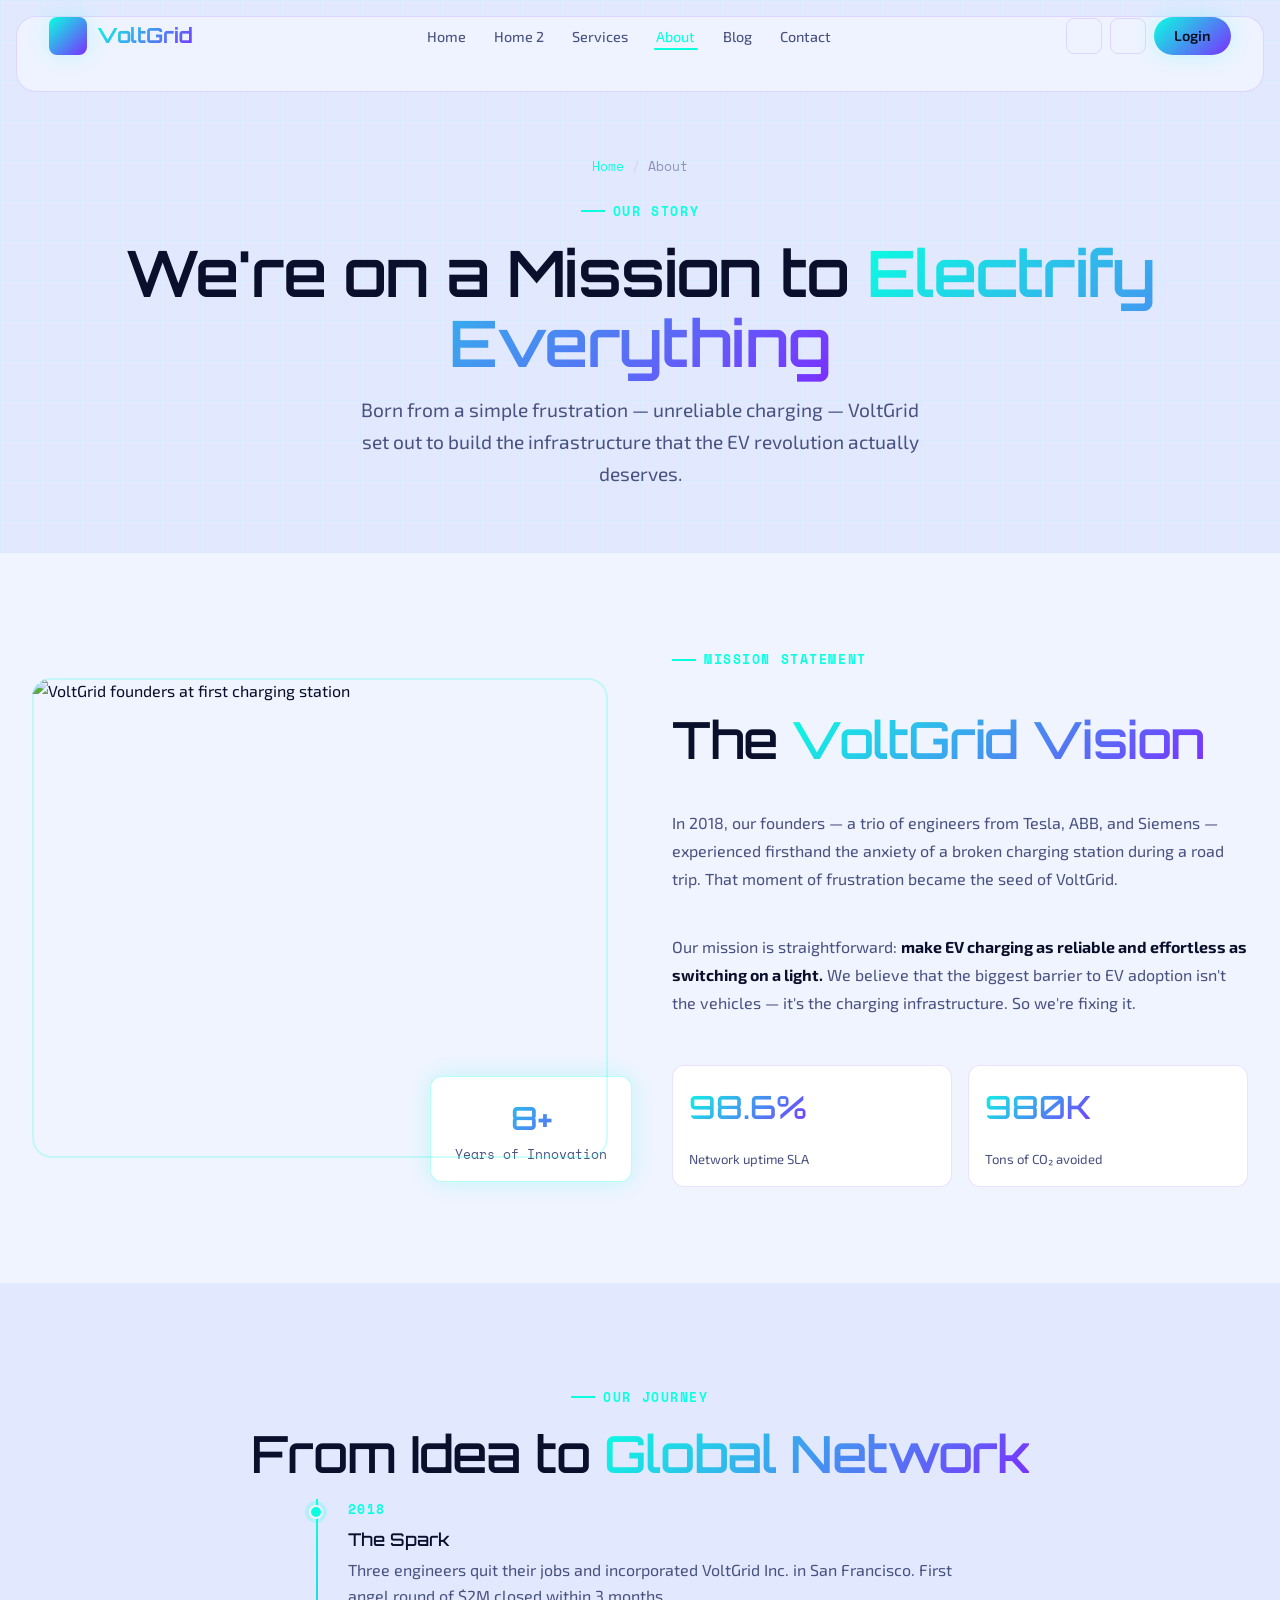
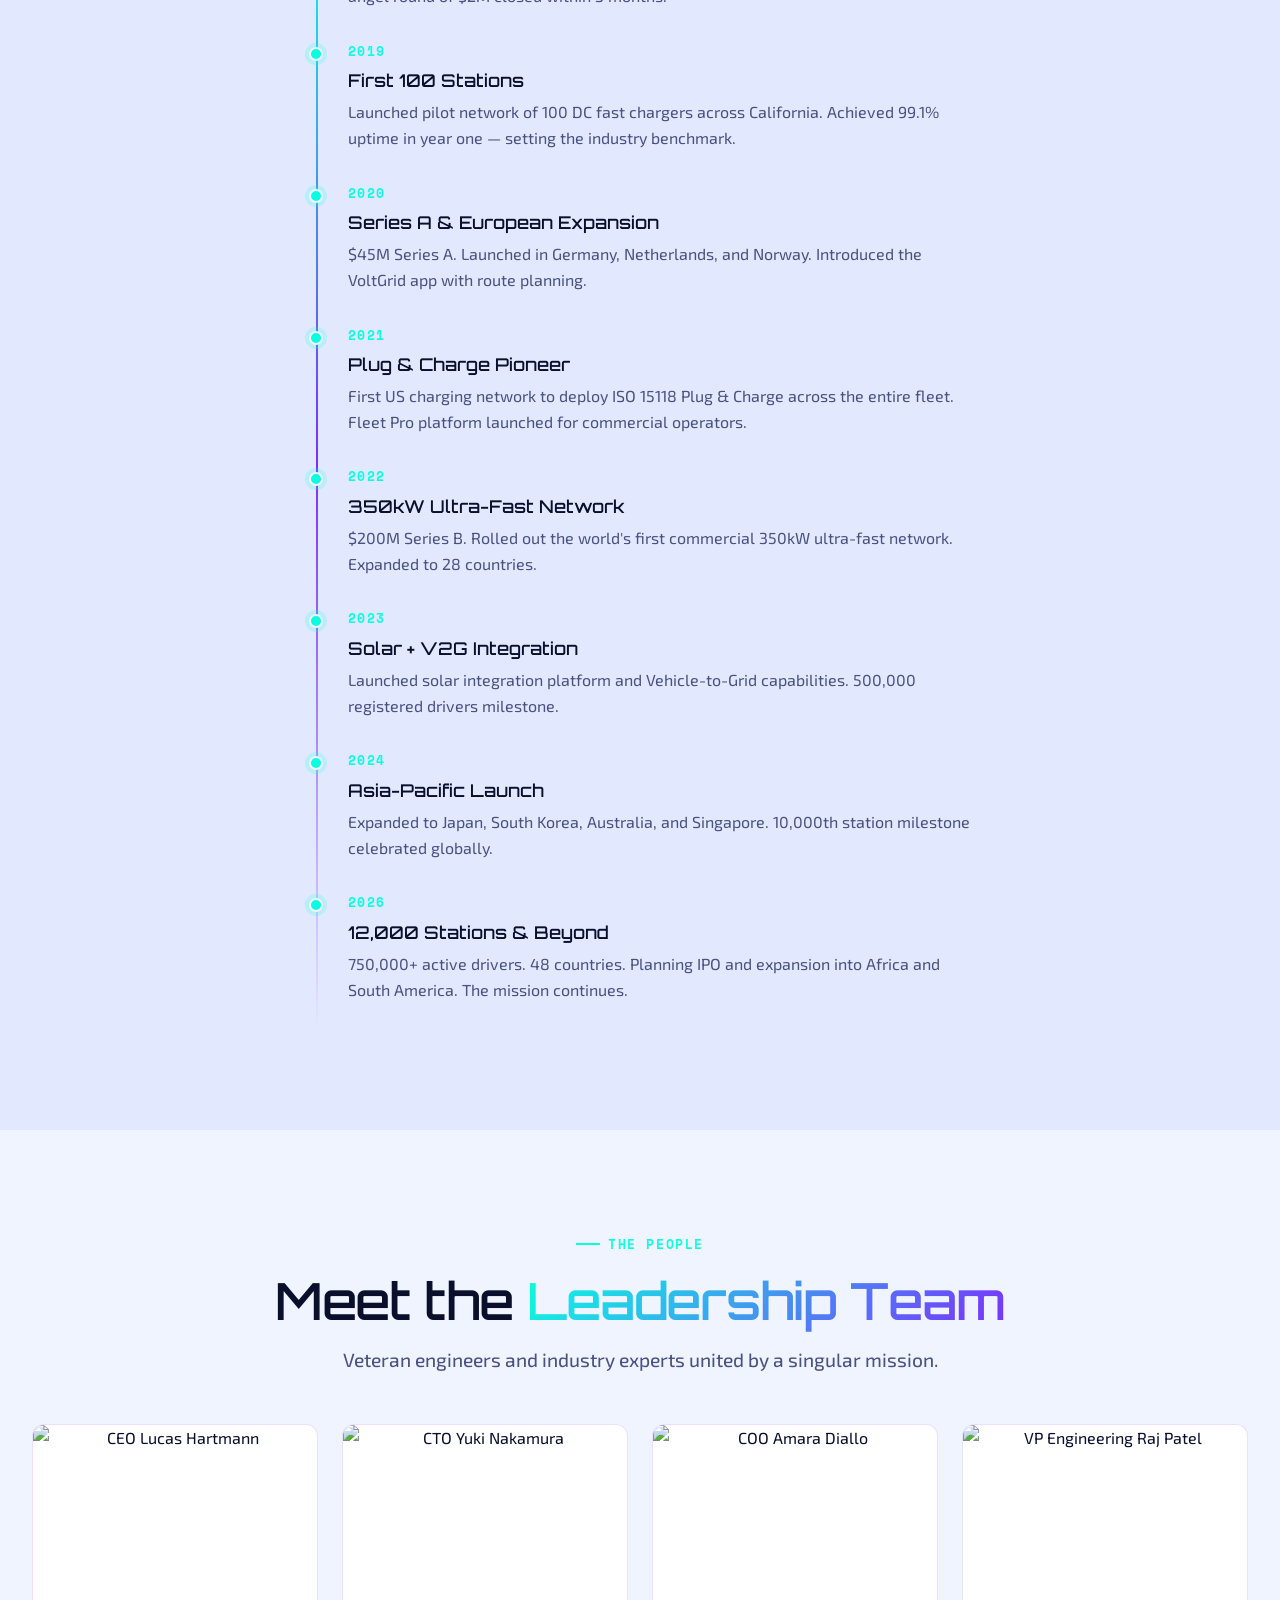
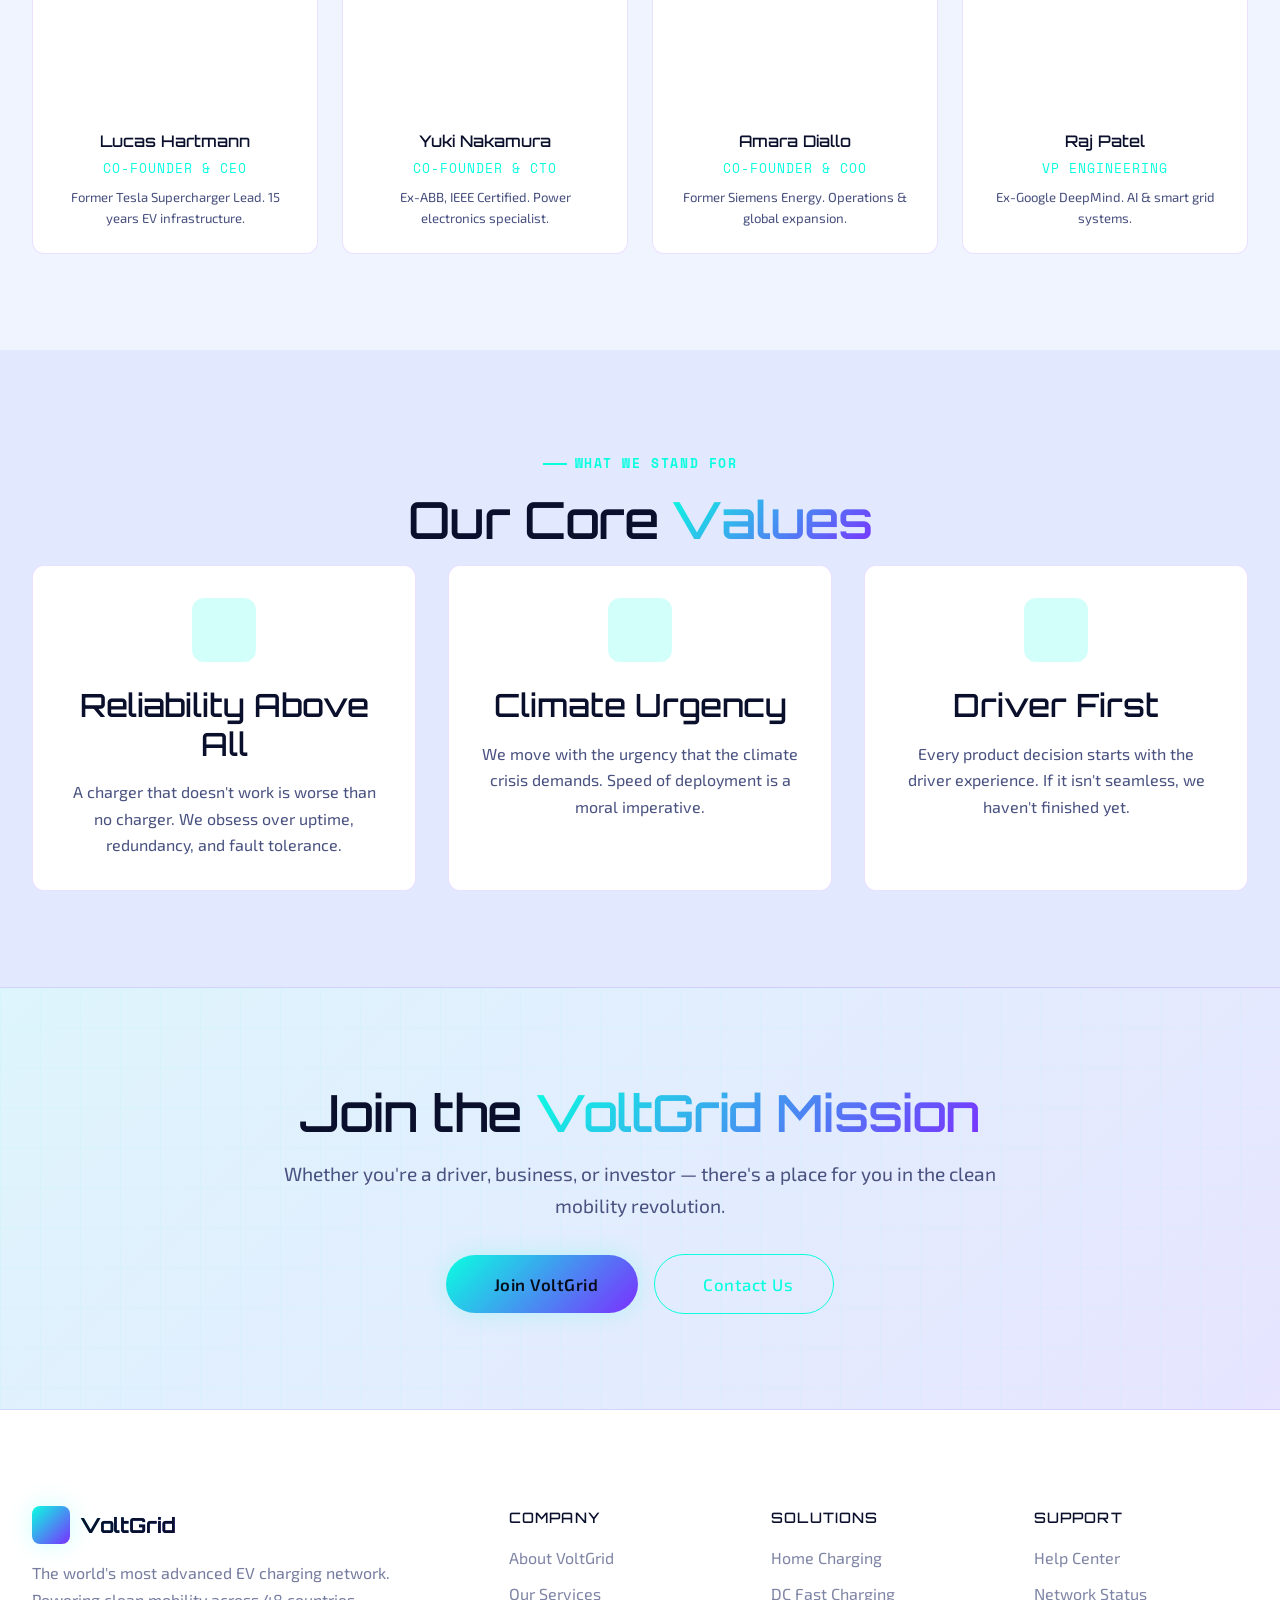
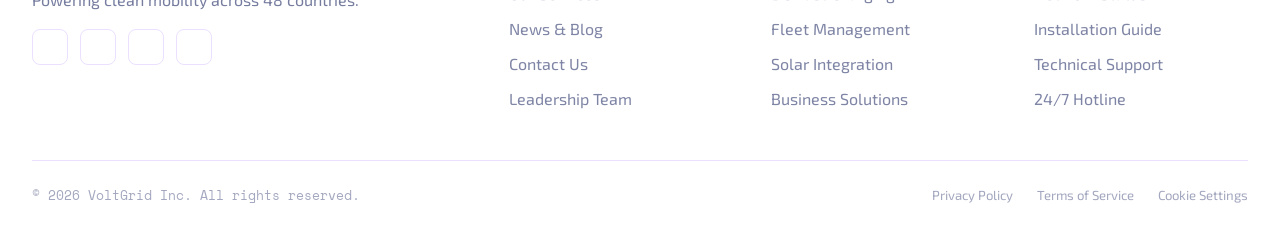
==== commit a500df35: "add the css" ====
--- a/about.html
+++ b/about.html
@@ -15,7 +15,7 @@
     <div class="container"><div class="nav-inner">
       <a href="index.html" class="nav-logo"><div class="nav-logo-icon"><i class="ph ph-lightning"></i></div><span class="nav-logo-text">VoltGrid</span></a>
       <ul class="nav-links">
-        <li><a href="index.html" class="nav-link">Home</a></li><li><a href="home2.html" class="nav-link">Home 2</a></li><li><a href="services.html" class="nav-link">Services</a></li><li><a href="about.html" class="nav-link active">About</a></li><li><a href="blog.html" class="nav-link">Blog</a></li><li><a href="contact.html" class="nav-link">Contact</a></li><li><a href="dashboard.html" class="nav-link">Dashboard</a></li>
+        <li><a href="index.html" class="nav-link">Home</a></li><li><a href="home2.html" class="nav-link">Home 2</a></li><li><a href="services.html" class="nav-link">Services</a></li><li><a href="about.html" class="nav-link active">About</a></li><li><a href="blog.html" class="nav-link">Blog</a></li><li><a href="contact.html" class="nav-link">Contact</a></li>
       </ul>
       <div class="nav-actions"><button class="btn-rtl" aria-label="Toggle RTL"><i class="ph ph-arrows-left-right"></i></button><button class="btn-theme" aria-label="Toggle theme"><i class="ph ph-moon"></i></button><a href="login.html" class="btn-login">Login</a><button class="btn-hamburger" aria-label="Open menu"><i class="ph ph-list"></i></button></div>
     </div></div>
@@ -23,8 +23,8 @@
   <div class="nav-overlay"></div>
   <div class="nav-drawer" id="nav-drawer" role="dialog" aria-modal="true" aria-label="Navigation menu">
     <div class="drawer-header"><a href="index.html" class="nav-logo"><div class="nav-logo-icon"><i class="ph ph-lightning"></i></div><span class="nav-logo-text">VoltGrid</span></a><button class="btn-drawer-close" aria-label="Close"><i class="ph ph-x"></i></button></div>
-    <nav class="drawer-links"><a href="index.html" class="drawer-link"><i class="ph ph-house"></i> Home</a><a href="home2.html" class="drawer-link"><i class="ph ph-layout"></i> Home 2</a><a href="services.html" class="drawer-link"><i class="ph ph-briefcase"></i> Services</a><a href="about.html" class="drawer-link active"><i class="ph ph-info"></i> About</a><a href="blog.html" class="drawer-link"><i class="ph ph-newspaper"></i> Blog</a><a href="contact.html" class="drawer-link"><i class="ph ph-envelope"></i> Contact</a><a href="dashboard.html" class="drawer-link"><i class="ph ph-squares-four"></i> Dashboard</a></nav>
-    <div class="drawer-footer"><span class="drawer-label">Preferences</span><div class="drawer-actions"><button class="btn-theme"><i class="ph ph-moon"></i></button><button class="btn-rtl"><i class="ph ph-arrows-left-right"></i></button><a href="login.html" class="btn btn-primary btn-sm" style="margin-inline-start:auto">Login</a></div></div>
+    <nav class="drawer-links"><a href="index.html" class="drawer-link"><i class="ph ph-house"></i> Home</a><a href="home2.html" class="drawer-link"><i class="ph ph-layout"></i> Home 2</a><a href="services.html" class="drawer-link"><i class="ph ph-briefcase"></i> Services</a><a href="about.html" class="drawer-link active"><i class="ph ph-info"></i> About</a><a href="blog.html" class="drawer-link"><i class="ph ph-newspaper"></i> Blog</a><a href="contact.html" class="drawer-link"><i class="ph ph-envelope"></i> Contact</a></nav>
+    <div class="drawer-footer"><span class="drawer-label">Preferences</span><div class="drawer-actions"><button class="btn-theme"><i class="ph ph-moon"></i></button><button class="btn-rtl"><i class="ph ph-arrows-left-right"></i></button><a href="login.html" class="btn btn-primary btn-sm" >Login</a></div></div>
   </div>
 
   <main id="main-content">
@@ -227,7 +227,7 @@
           </a>
           <p class="footer-desc">The world's most advanced EV charging network. Powering clean mobility across 48 countries.</p>
           <div class="footer-socials">
-            <a href="#" class="footer-social-link" aria-label="Twitter"><i class="ph ph-twitter-logo"></i></a>
+            <a href="#" class="footer-social-link" aria-label="X"><i class="ph ph-x-logo"></i></a>
             <a href="#" class="footer-social-link" aria-label="LinkedIn"><i class="ph ph-linkedin-logo"></i></a>
             <a href="#" class="footer-social-link" aria-label="Instagram"><i class="ph ph-instagram-logo"></i></a>
             <a href="#" class="footer-social-link" aria-label="YouTube"><i class="ph ph-youtube-logo"></i></a>
--- a/assets/css/style.css
+++ b/assets/css/style.css
@@ -33,8 +33,8 @@
   --color-nav-bg: rgba(240, 244, 255, 0.9);
   --color-nav-scrolled: rgba(240, 244, 255, 0.97);
   --color-drawer-bg: #FFFFFF;
-  --color-footer-bg: #0A0F2C;
-  --color-footer-text: #B0B8E0;
+  --color-footer-bg: #FFFFFF;
+  --color-footer-text: var(--color-text-muted);
 
   /* Typography */
   --font-heading: 'Orbitron', sans-serif;
@@ -433,22 +433,23 @@
    ============================================================ */
 .navbar {
   position: fixed;
-  inset-block-start: 0;
-  inset-inline-start: 0;
-  inset-inline-end: 0;
+  inset-block-start: var(--space-2);
+  inset-inline-start: var(--space-2);
+  inset-inline-end: var(--space-2);
   height: var(--nav-height);
   z-index: var(--z-nav);
   background: var(--color-nav-bg);
   backdrop-filter: blur(12px);
   -webkit-backdrop-filter: blur(12px);
-  border-block-end: 1px solid var(--color-border);
+  border: 1px solid var(--color-border);
+  border-radius: var(--radius-lg);
   transition: all var(--transition);
 }
 
 .navbar.scrolled {
   background: var(--color-nav-scrolled);
   box-shadow: 0 4px 32px rgba(0, 0, 0, 0.12);
-  border-block-end-color: var(--color-border-glow);
+  border-color: var(--color-border-glow);
 }
 
 .nav-inner {
@@ -744,7 +745,7 @@
   display: flex;
   align-items: center;
   overflow: hidden;
-  padding-block-start: var(--nav-height);
+  padding-block-start: calc(var(--nav-height) + var(--space-2));
 }
 
 /* Particle Canvas */
@@ -893,17 +894,22 @@
   display: flex;
   align-items: center;
   justify-content: center;
-  gap: var(--space-5);
+  gap: var(--space-4);
   padding: var(--space-3) var(--space-4);
   background: var(--color-surface);
   border: 1px solid var(--color-border);
   border-radius: var(--radius-lg);
-  max-width: 700px;
+  max-width: 850px;
   margin-inline: auto;
   animation: fadeInUp 0.9s ease 0.8s both;
 }
 
 .hero-stat {
+  flex: 1;
+  display: flex;
+  flex-direction: column;
+  align-items: center;
+  justify-content: center;
   text-align: center;
 }
 .hero-stat-num {
@@ -923,6 +929,7 @@
   margin-block-start: 0.25rem;
   text-transform: uppercase;
   letter-spacing: 0.08em;
+  white-space: nowrap;
 }
 .hero-stat-divider {
   width: 1px;
@@ -1124,7 +1131,6 @@
 .about-image-wrap {
   position: relative;
   border-radius: var(--radius-lg);
-  overflow: hidden;
 }
 .about-image-wrap img {
   width: 100%;
@@ -1451,12 +1457,12 @@
   grid-template-columns: 2fr 1fr 1fr 1fr;
   gap: var(--space-5);
   padding-block-end: var(--space-5);
-  border-block-end: 1px solid rgba(255, 255, 255, 0.08);
+  border-block-end: 1px solid var(--color-border);
 }
 
 .footer-brand .nav-logo-text {
   -webkit-text-fill-color: unset;
-  color: #fff;
+  color: var(--color-text);
 }
 
 .footer-desc {
@@ -1476,7 +1482,7 @@
   width: 36px;
   height: 36px;
   border-radius: var(--radius-sm);
-  border: 1px solid rgba(255, 255, 255, 0.12);
+  border: 1px solid var(--color-border);
   display: flex;
   align-items: center;
   justify-content: center;
@@ -1494,7 +1500,7 @@
   font-family: var(--font-heading);
   font-size: 0.9rem;
   font-weight: 520;
-  color: #fff;
+  color: var(--color-text);
   margin-block-end: var(--space-2);
   text-transform: uppercase;
   letter-spacing: 0.08em;
@@ -1674,7 +1680,7 @@
    17. PAGE HERO (Inner Pages)
    ============================================================ */
 .page-hero {
-  padding-block-start: calc(var(--nav-height) + var(--space-6));
+  padding-block-start: calc(var(--nav-height) + var(--space-2) + var(--space-6));
   padding-block-end: var(--space-6);
   text-align: center;
   position: relative;
@@ -1897,6 +1903,7 @@
 }
 
 .map-placeholder {
+  width: 100%;
   height: 200px;
   border-radius: var(--radius);
   overflow: hidden;
@@ -2053,7 +2060,7 @@
 .dashboard-layout {
   display: flex;
   min-height: 100vh;
-  padding-block-start: var(--nav-height);
+  padding-block-start: calc(var(--nav-height) + var(--space-2));
 }
 
 .sidebar {
@@ -2065,7 +2072,7 @@
   flex-direction: column;
   gap: var(--space-2);
   position: fixed;
-  inset-block: var(--nav-height) 0;
+  inset-block: calc(var(--nav-height) + var(--space-2)) 0;
   inset-inline-start: 0;
   overflow-y: auto;
   transition: transform var(--transition);
@@ -2316,7 +2323,7 @@
   justify-content: center;
   text-align: center;
   padding: var(--space-4);
-  padding-block-start: var(--nav-height);
+  padding-block-start: calc(var(--nav-height) + var(--space-2));
 }
 
 .error-code {
@@ -2575,7 +2582,7 @@
   min-height: 100vh;
   display: grid;
   grid-template-columns: 1fr 1fr;
-  padding-block-start: var(--nav-height);
+  padding-block-start: calc(var(--nav-height) + var(--space-2));
   overflow: hidden;
 }
 
@@ -2609,7 +2616,7 @@
    ============================================================ */
 .timeline {
   position: relative;
-  padding-inline-start: var(--space-4);
+  padding-inline-start: var(--space-5);
 }
 .timeline::before {
   content: '';
@@ -2623,13 +2630,13 @@
 .timeline-item {
   position: relative;
   padding-block-end: var(--space-4);
-  padding-inline-start: var(--space-4);
+  padding-inline-start: 0;
 }
 .timeline-item::before {
   content: '';
   position: absolute;
   inset-block-start: 6px;
-  inset-inline-start: -7px;
+  inset-inline-start: calc(-1 * var(--space-5) + 16px - 7px); /* -39px */
   width: 14px;
   height: 14px;
   border-radius: 50%;
@@ -2778,6 +2785,33 @@
   color: var(--color-text-muted);
 }
 
+/* Pagination */
+.pagination-btn {
+  width: 36px;
+  height: 36px;
+  border-radius: var(--radius-sm);
+  border: 1px solid var(--color-border);
+  background: transparent;
+  color: var(--color-text-muted);
+  font-family: var(--font-mono);
+  cursor: pointer;
+  transition: all var(--transition);
+  display: inline-flex;
+  align-items: center;
+  justify-content: center;
+}
+.pagination-btn:hover {
+  border-color: var(--color-primary);
+  color: var(--color-primary);
+  background: var(--color-primary-glow);
+}
+.pagination-btn.active {
+  border-color: var(--color-primary);
+  background: var(--color-primary);
+  color: var(--color-bg);
+  font-weight: 600;
+}
+
 .blog-sidebar {
   display: flex;
   flex-direction: column;
@@ -2823,8 +2857,9 @@
 }
 .team-img {
   width: 100%;
-  height: 220px;
+  height: 280px;
   object-fit: cover;
+  object-position: top center;
   transition: transform 0.5s ease;
 }
 .team-card:hover .team-img { transform: scale(1.04); }
@@ -2923,10 +2958,9 @@
 @media (max-width: 1024px) {
   /* Nav */
   .nav-links { display: none; }
-  .btn-theme { display: none; }
-  .btn-rtl { display: none; }
-  .btn-login { display: none; }
+  .navbar .btn-theme, .navbar .btn-rtl, .navbar .btn-login { display: none; }
   .btn-hamburger { display: flex; }
+  .drawer-actions .btn-theme, .drawer-actions .btn-rtl { display: flex; }
 
   /* Grids */
   .grid-4 { grid-template-columns: repeat(2, 1fr); }
@@ -3018,18 +3052,18 @@
    ============================================================ */
 [dir="rtl"] .section-label::before { order: 1; }
 [dir="rtl"] .service-link { flex-direction: row-reverse; }
-[dir="rtl"] .timeline { padding-inline-start: 0; padding-inline-end: var(--space-4); }
+[dir="rtl"] .timeline { padding-inline-start: 0; padding-inline-end: var(--space-5); }
 [dir="rtl"] .timeline::before {
   inset-inline-start: auto;
   inset-inline-end: 16px;
 }
 [dir="rtl"] .timeline-item {
   padding-inline-start: 0;
-  padding-inline-end: var(--space-4);
+  padding-inline-end: 0;
 }
 [dir="rtl"] .timeline-item::before {
   inset-inline-start: auto;
-  inset-inline-end: -7px;
+  inset-inline-end: calc(-1 * var(--space-5) + 16px - 7px);
 }
 [dir="rtl"] .blog-single-body blockquote {
   border-inline-start: none;
@@ -3055,3 +3089,19 @@
   .navbar, .footer, .sidebar { display: none; }
   body { background: white; color: black; }
 }
+
+/* Back to Top */
+.back-to-top { position: fixed; bottom: 30px; right: 30px; width: 45px; height: 45px; background: var(--color-primary); color: var(--color-bg); border: none; border-radius: 50%; display: flex; align-items: center; justify-content: center; font-size: 1.2rem; cursor: pointer; opacity: 0; visibility: hidden; transition: all 0.3s ease; z-index: 999; box-shadow: 0 4px 12px rgba(10, 255, 225, 0.4); }
+.back-to-top.show { opacity: 1; visibility: visible; }
+.back-to-top:hover { background: var(--color-primary-dark); transform: translateY(-3px); }
+[dir='rtl'] .back-to-top { right: auto; left: 30px; }
+
+/* FAQ Accordion */
+.faq-accordion { display: flex; flex-direction: column; gap: var(--space-2); max-width: 800px; margin-inline: auto; }
+.faq-item { background: var(--color-surface); border: 1px solid var(--color-border); border-radius: var(--radius-lg); overflow: hidden; transition: all var(--transition); }
+.faq-item:hover { border-color: var(--color-primary); }
+.faq-summary { font-family: var(--font-heading); font-size: 1.1rem; font-weight: 520; color: var(--color-text); padding: var(--space-3); cursor: pointer; display: flex; align-items: center; justify-content: space-between; list-style: none; }
+.faq-summary::-webkit-details-marker { display: none; }
+.faq-icon { color: var(--color-primary); font-size: 1.2rem; transition: transform var(--transition); }
+details[open] .faq-icon { transform: rotate(180deg); }
+.faq-content { padding: 0 var(--space-3) var(--space-3); color: var(--color-text-muted); font-size: var(--size-body); line-height: 1.6; }
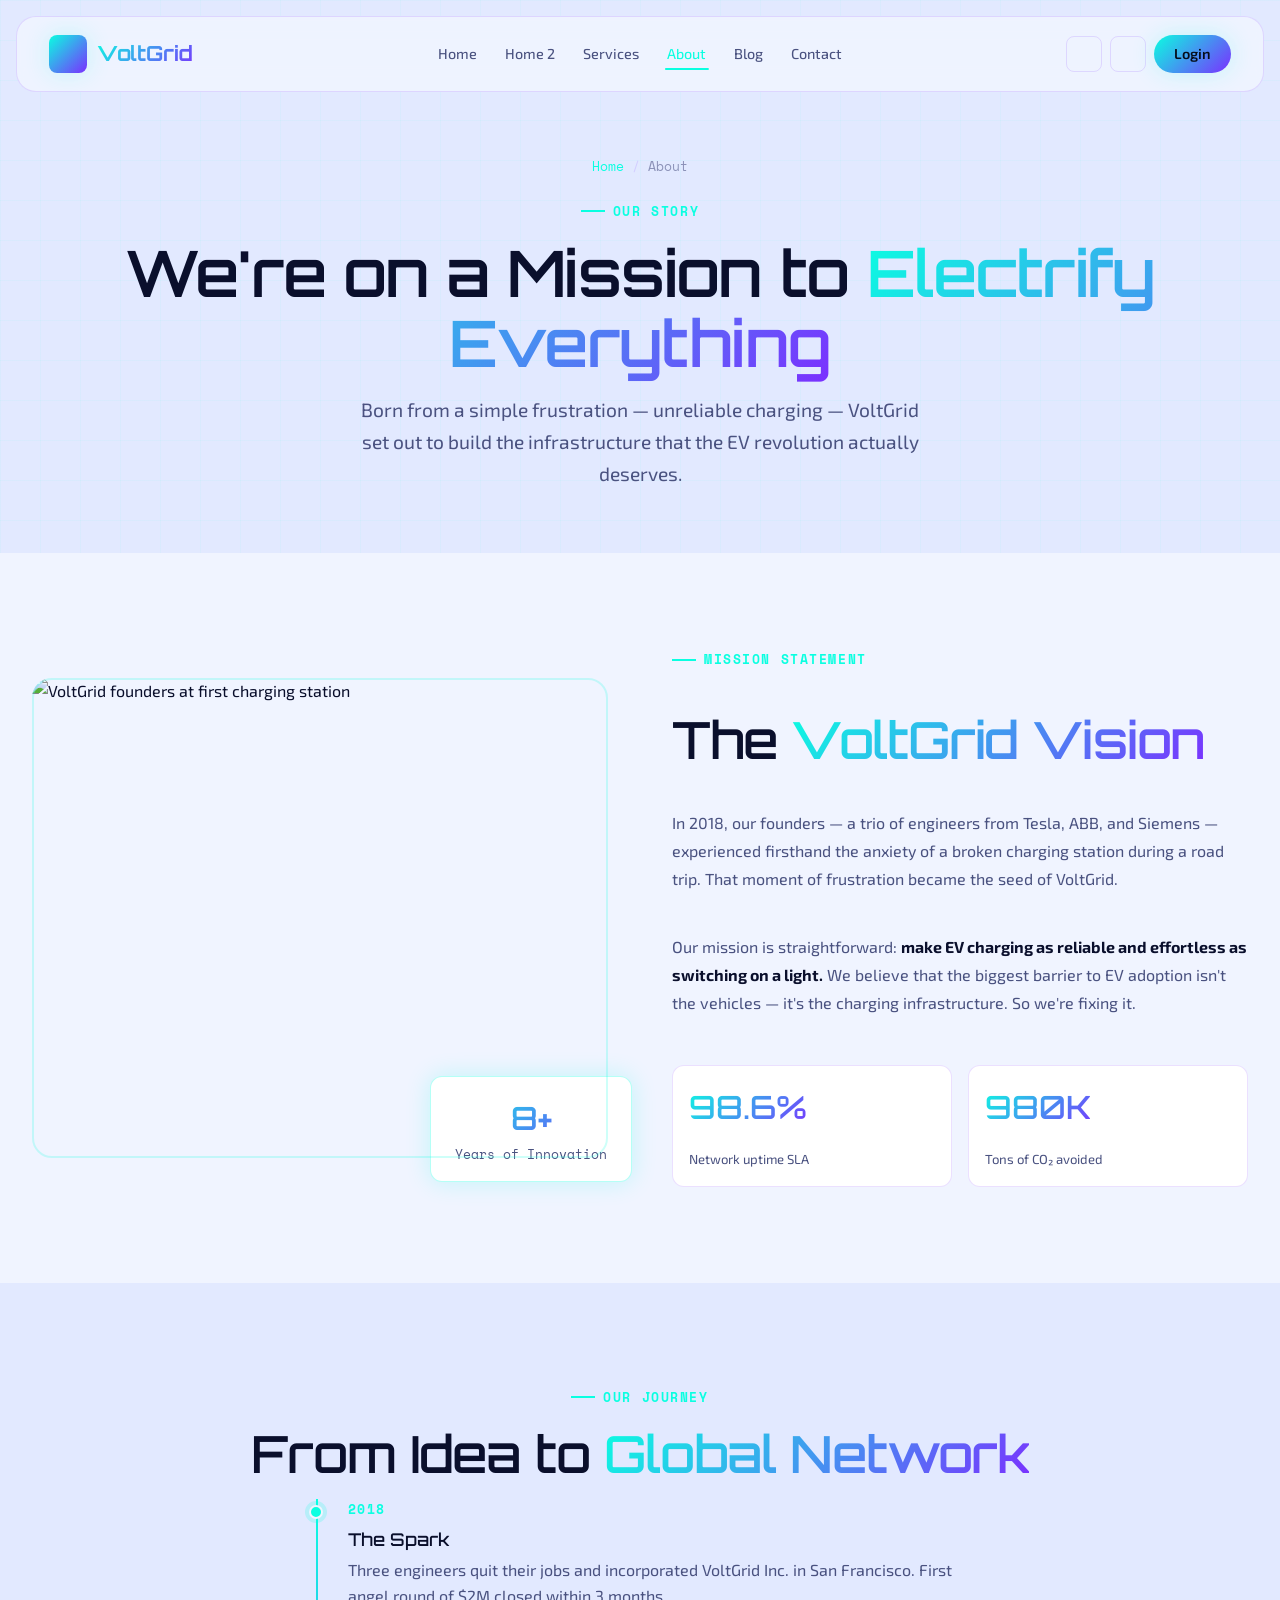
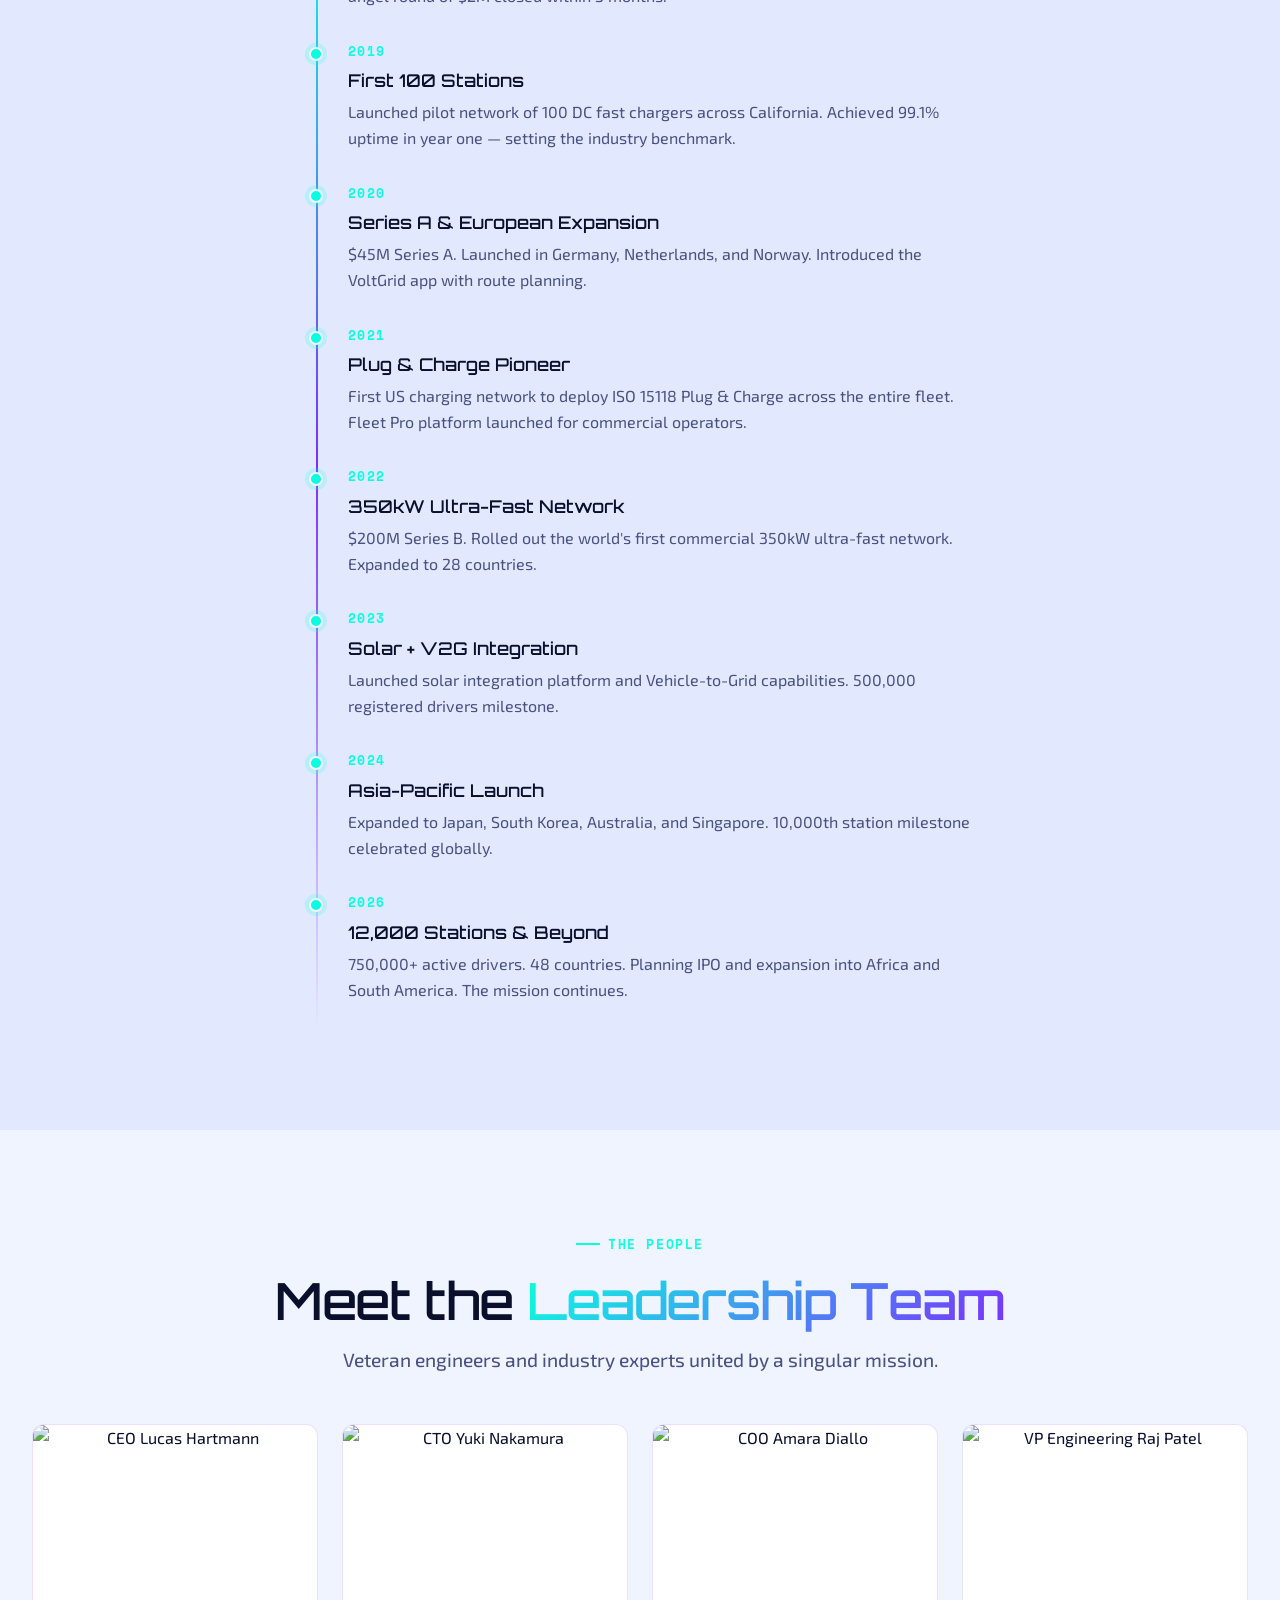
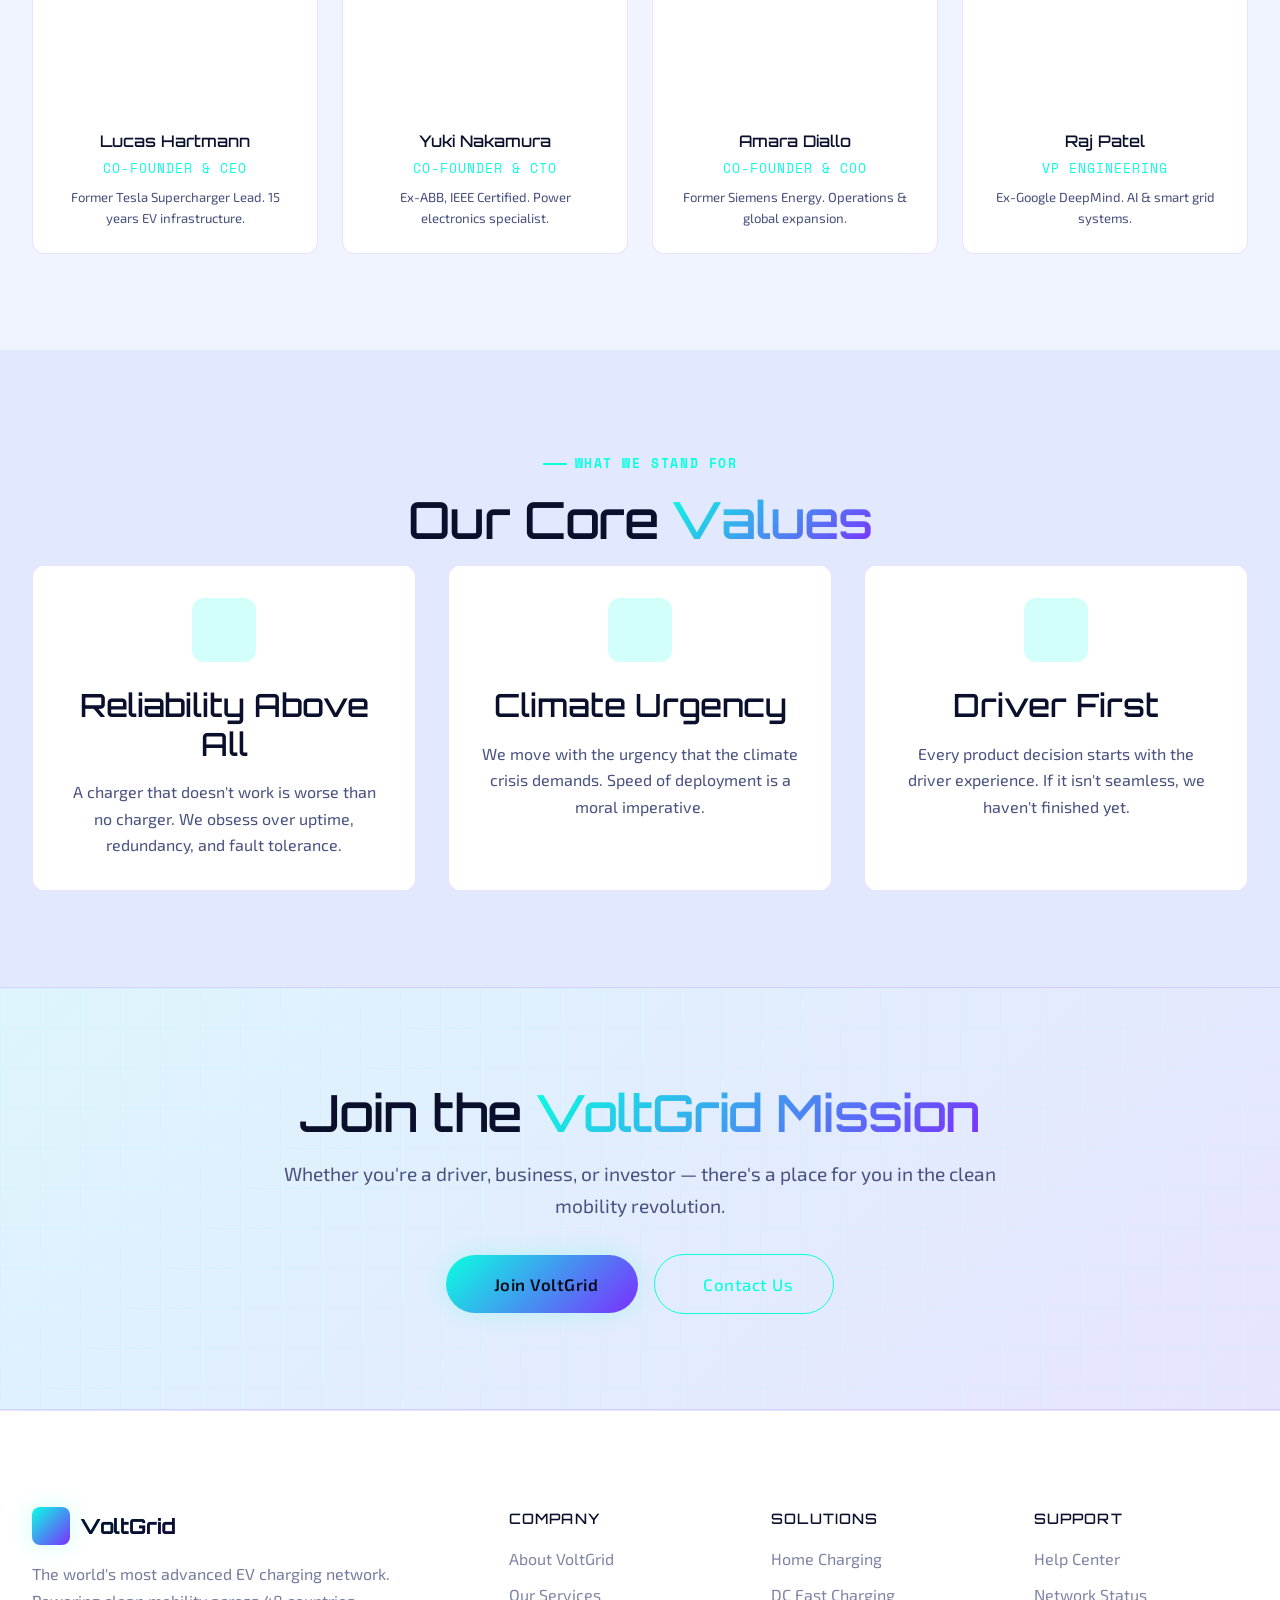
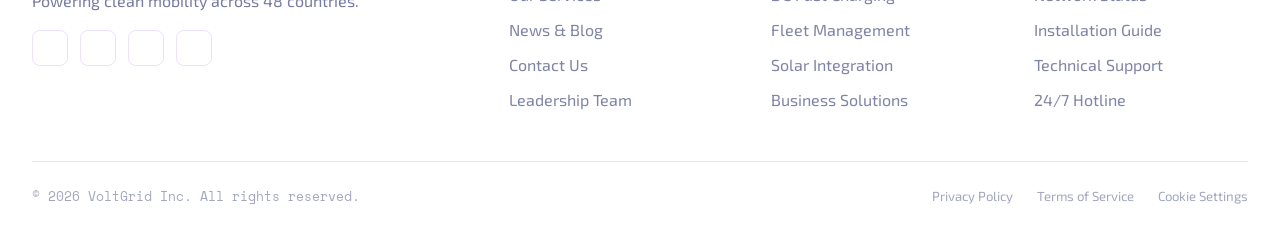
==== commit e0d87a9a: "add the img" ====
--- a/about.html
+++ b/about.html
@@ -46,7 +46,7 @@
       <div class="container">
         <div class="about-grid">
           <div class="about-image-wrap reveal">
-            <img src="https://images.unsplash.com/photo-1558618047-3c8c76ca7d13?w=800&q=80" alt="VoltGrid founders at first charging station" loading="lazy" />
+            <img src="https://i.pinimg.com/1200x/79/19/48/79194812f54a11965ae582a66bcd10c6.jpg" alt="VoltGrid founders at first charging station" loading="lazy" />
             <div class="about-badge-float"><div class="num">8+</div><div class="lbl">Years of Innovation</div></div>
           </div>
           <div class="about-content reveal reveal-delay-2">
--- a/assets/css/style.css
+++ b/assets/css/style.css
@@ -117,6 +117,8 @@
   --color-nav-bg: rgba(5, 13, 26, 0.85);
   --color-nav-scrolled: rgba(5, 13, 26, 0.97);
   --color-drawer-bg: #0D1E35;
+  --color-footer-bg: #020713;
+  --color-footer-text: var(--color-text-muted);
 
   --shadow: 0 4px 24px rgba(0, 0, 0, 0.4);
   --shadow-card: 0 8px 32px rgba(0, 0, 0, 0.4);
@@ -444,6 +446,12 @@
   border: 1px solid var(--color-border);
   border-radius: var(--radius-lg);
   transition: all var(--transition);
+  display: flex;
+  align-items: center;
+}
+
+.navbar .container {
+  height: 100%;
 }
 
 .navbar.scrolled {
@@ -458,6 +466,7 @@
   align-items: center;
   justify-content: space-between;
   gap: var(--space-3);
+  position: relative;
 }
 
 /* Logo */
@@ -467,6 +476,12 @@
   gap: 0.6rem;
   text-decoration: none;
   flex-shrink: 0;
+  z-index: 2;
+  cursor: pointer;
+  transition: transform var(--transition);
+}
+.nav-logo:hover {
+  transform: translateY(-1px);
 }
 
 .nav-logo-icon {
@@ -497,8 +512,22 @@
   display: flex;
   align-items: center;
   gap: 0.25rem;
-  flex: 1;
-  justify-content: center;
+  margin: 0;
+  padding: 0;
+}
+
+@media (min-width: 1025px) {
+  .nav-links {
+    position: absolute;
+    left: 50%;
+    top: 50%;
+    transform: translate(-50%, -50%);
+  }
+}
+
+.nav-links li {
+  display: flex;
+  align-items: center;
 }
 
 .nav-link {
@@ -511,13 +540,16 @@
   transition: all var(--transition);
   white-space: nowrap;
   position: relative;
+  display: inline-flex;
+  align-items: center;
+  justify-content: center;
 }
 
 .nav-link::after {
   content: '';
   position: absolute;
   inset-block-end: 2px;
-  inset-inline-start: 50%;
+  left: 50%;
   transform: translateX(-50%);
   width: 0;
   height: 2px;
@@ -541,6 +573,8 @@
   align-items: center;
   gap: 0.5rem;
   flex-shrink: 0;
+  margin-inline-start: auto;
+  z-index: 1;
 }
 
 /* RTL Toggle */
@@ -1450,6 +1484,7 @@
   background: var(--color-footer-bg);
   color: var(--color-footer-text);
   padding-block-start: var(--space-7);
+  border-block-start: 1px solid var(--color-border);
 }
 
 .footer-grid {
@@ -1904,17 +1939,24 @@
 
 .map-placeholder {
   width: 100%;
-  height: 200px;
-  border-radius: var(--radius);
+  height: 440px;
+  border-radius: var(--radius-lg);
   overflow: hidden;
-  border: 1px solid var(--color-border);
-  margin-block-start: var(--space-3);
-}
-.map-placeholder iframe {
+  border: 1px solid var(--color-border-glow);
+  box-shadow: var(--shadow-glow);
+  position: relative;
+}
+.map-placeholder iframe,
+.map-container iframe {
   width: 100%;
   height: 100%;
   border: none;
-  filter: grayscale(0.3) hue-rotate(165deg);
+  display: block;
+}
+
+[data-theme="dark"] .map-placeholder iframe,
+[data-theme="dark"] .map-container iframe {
+  filter: invert(90%) hue-rotate(180deg) brightness(95%) contrast(90%);
 }
 
 /* ============================================================
@@ -1928,6 +1970,23 @@
   padding: var(--space-4);
   position: relative;
   overflow: hidden;
+}
+
+.auth-top-actions {
+  position: absolute;
+  inset-block-start: var(--space-3);
+  inset-inline-end: var(--space-3);
+  display: flex;
+  align-items: center;
+  gap: 0.6rem;
+  z-index: 10;
+}
+.auth-top-actions .btn-rtl,
+.auth-top-actions .btn-theme {
+  background: var(--color-surface);
+  backdrop-filter: blur(8px);
+  -webkit-backdrop-filter: blur(8px);
+  box-shadow: var(--shadow-glow);
 }
 
 .auth-bg {
@@ -1971,6 +2030,12 @@
   justify-content: center;
   gap: 0.6rem;
   margin-block-end: var(--space-4);
+  text-decoration: none;
+  cursor: pointer;
+  transition: transform var(--transition);
+}
+.auth-logo:hover {
+  transform: translateY(-1px);
 }
 
 .auth-title {
